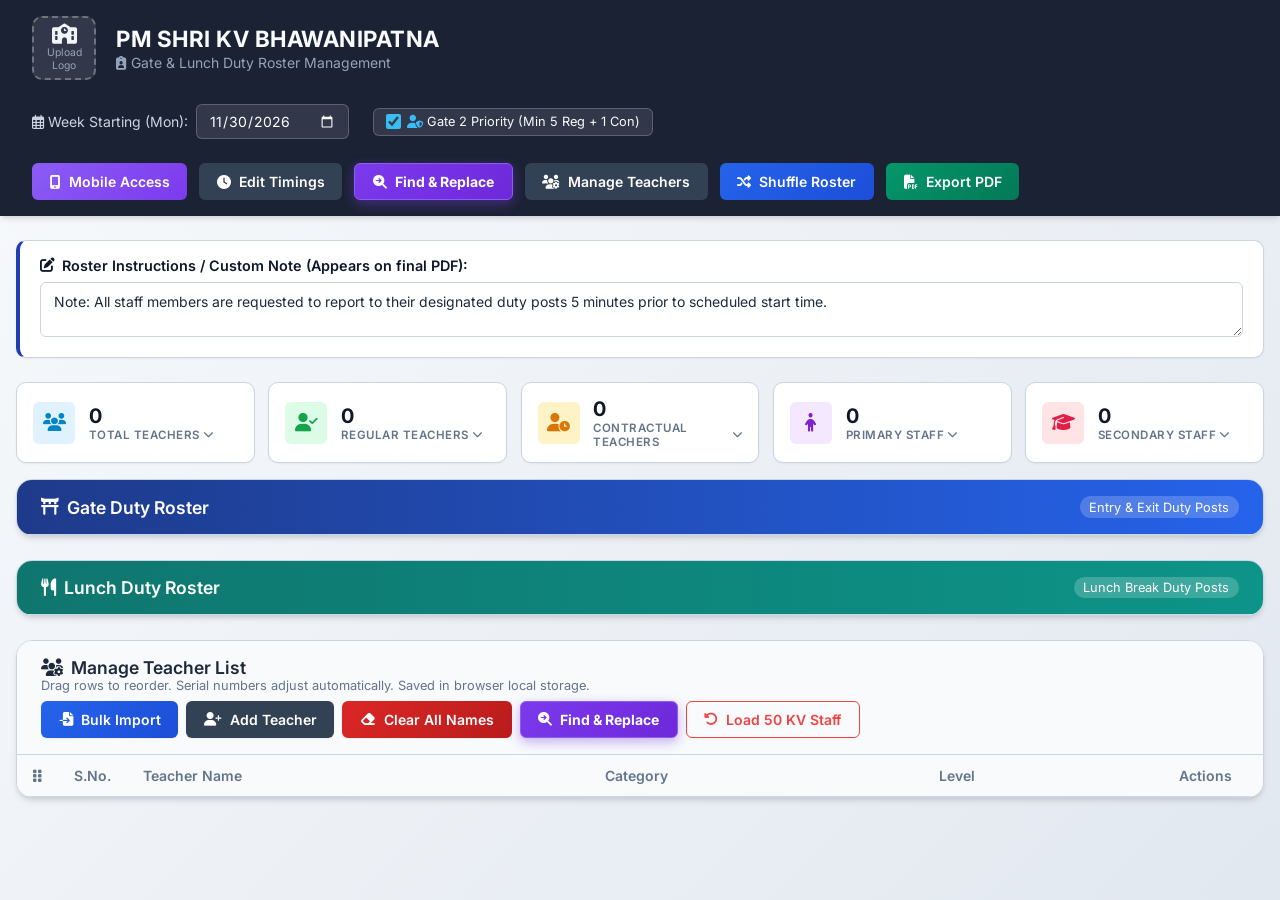
==== gate-duty-app-standalone.html @ 1bc792a1 "Initial commit for Vercel deployment - PM SHRI KV Gate Duty App" ====
<!DOCTYPE html>
<html lang="en">
<head>
  <meta charset="UTF-8">
  <meta name="viewport" content="width=device-width, initial-scale=1.0, maximum-scale=1.0, user-scalable=no">
  <title>Gate Duty App - PM SHRI KV BHAWANIPATNA</title>
  
  <!-- PWA & Mobile Meta Tags -->
  <link rel="manifest" href="manifest.json">
  <meta name="theme-color" content="#1e40af">
  <meta name="apple-mobile-web-app-capable" content="yes">
  <meta name="apple-mobile-web-app-status-bar-style" content="black-translucent">
  <meta name="apple-mobile-web-app-title" content="Gate Duty">
  <link rel="apple-touch-icon" href="https://img.icons8.com/color/192/school.png">

  <!-- Google Fonts & FontAwesome for icons -->
  <link rel="preconnect" href="https://fonts.googleapis.com">
  <link rel="preconnect" href="https://fonts.gstatic.com" crossorigin>
  <link href="https://fonts.googleapis.com/css2?family=Inter:wght@300;400;500;600;700&display=swap" rel="stylesheet">
  <link rel="stylesheet" href="https://cdnjs.cloudflare.com/ajax/libs/font-awesome/6.4.0/css/all.min.css">
  
  <!-- CDN Libraries for Export & Bulk Import -->
  <script src="https://cdnjs.cloudflare.com/ajax/libs/html2pdf.js/0.10.1/html2pdf.bundle.min.js"></script>
  <!-- Excel / CSV parsing -->
  <script src="https://cdnjs.cloudflare.com/ajax/libs/xlsx/0.18.5/xlsx.full.min.js"></script>
  <!-- PDF text extraction -->
  <script src="https://cdnjs.cloudflare.com/ajax/libs/pdf.js/3.11.174/pdf.min.js"></script>
  <!-- Word (.docx) text extraction -->
  <script src="https://cdnjs.cloudflare.com/ajax/libs/mammoth/1.6.0/mammoth.browser.min.js"></script>
  <!-- Tesseract.js for OCR Image Text Recognition -->
  <script src="https://cdn.jsdelivr.net/npm/tesseract.js@5/dist/tesseract.min.js"></script>

  <style>
/* ==========================================================================
   PM SHRI KV BHAWANIPATNA - GATE & LUNCH DUTY APP STYLES
   ========================================================================== */

:root {
  --primary-color: #0f172a;      /* Slate 900 */
  --primary-accent: #1e40af;     /* Blue 800 */
  --secondary-accent: #0284c7;   /* Sky 600 */
  --bg-gradient-start: #f8fafc;
  --bg-gradient-end: #e2e8f0;
  
  --card-bg: #ffffff;
  --text-main: #1e293b;
  --text-muted: #64748b;
  --border-color: #cbd5e1;

  /* Custom Color Tokens */
  --dark-brown-header: #3d2314;
  --dark-brown-text: #ffffff;
  --light-brown-weekday: #ebdcd0;
  --light-brown-text: #2c1a0e;
  --light-brown-border: #d0beb0;

  --badge-regular-bg: #dcfce7;
  --badge-regular-text: #15803d;
  --badge-contractual-bg: #fef3c7;
  --badge-contractual-text: #b45309;

  --badge-primary-bg: #e0f2fe;
  --badge-primary-text: #0369a1;
  --badge-secondary-bg: #f3e8ff;
  --badge-secondary-text: #6b21a8;

  --shadow-sm: 0 1px 2px 0 rgb(0 0 0 / 0.05);
  --shadow-md: 0 4px 6px -1px rgb(0 0 0 / 0.1), 0 2px 4px -2px rgb(0 0 0 / 0.1);
  --shadow-lg: 0 10px 15px -3px rgb(0 0 0 / 0.1), 0 4px 6px -4px rgb(0 0 0 / 0.1);
  
  --radius-sm: 6px;
  --radius-md: 10px;
  --radius-lg: 16px;
}

* {
  box-sizing: border-box;
  margin: 0;
  padding: 0;
  font-family: 'Inter', system-ui, -apple-system, sans-serif;
}

body {
  background: linear-gradient(135deg, var(--bg-gradient-start), var(--bg-gradient-end));
  color: var(--text-main);
  min-height: 100vh;
  padding-bottom: 50px;
}

/* --------------------------------------------------------------------------
   HEADER & BRANDING
   -------------------------------------------------------------------------- */
.app-header {
  background: rgba(15, 23, 42, 0.95);
  backdrop-filter: blur(12px);
  color: #ffffff;
  padding: 1rem 2rem;
  box-shadow: var(--shadow-md);
  position: sticky;
  top: 0;
  z-index: 100;
}

.header-container {
  max-width: 1300px;
  margin: 0 auto;
  display: flex;
  justify-content: space-between;
  align-items: center;
  flex-wrap: wrap;
  gap: 1.5rem;
}

.brand-section {
  display: flex;
  align-items: center;
  gap: 1.25rem;
}

.logo-wrapper {
  width: 64px;
  height: 64px;
  border-radius: var(--radius-md);
  background: rgba(255, 255, 255, 0.1);
  border: 2px dashed rgba(255, 255, 255, 0.3);
  display: flex;
  align-items: center;
  justify-content: center;
  cursor: pointer;
  overflow: hidden;
  transition: all 0.2s ease;
  position: relative;
}

.logo-wrapper:hover {
  border-color: #38bdf8;
  background: rgba(255, 255, 255, 0.2);
}

.kv-logo {
  width: 100%;
  height: 100%;
  object-fit: contain;
}

.logo-placeholder {
  display: flex;
  flex-direction: column;
  align-items: center;
  gap: 2px;
  font-size: 0.65rem;
  color: #94a3b8;
  text-align: center;
}

.logo-placeholder i {
  font-size: 1.25rem;
  color: #f1f5f9;
}

.file-input-hidden { display: none; }

.brand-titles .school-heading {
  font-size: 1.4rem;
  font-weight: 700;
  letter-spacing: 0.5px;
  color: #f8fafc;
}

.brand-titles .app-subheading {
  font-size: 0.875rem;
  color: #94a3b8;
  margin-top: 2px;
}

/* Header Action Toolbar */
.header-actions {
  display: flex;
  align-items: center;
  gap: 1.5rem;
  flex-wrap: wrap;
}

.date-picker-group {
  display: flex;
  align-items: center;
  gap: 0.5rem;
  font-size: 0.875rem;
  color: #cbd5e1;
}

.date-input {
  padding: 0.45rem 0.75rem;
  border-radius: var(--radius-sm);
  border: 1px solid rgba(255, 255, 255, 0.2);
  background: rgba(255, 255, 255, 0.1);
  color: #ffffff;
  font-size: 0.875rem;
  outline: none;
}

.date-input::-webkit-calendar-picker-indicator {
  filter: invert(1);
  cursor: pointer;
}

.button-group { display: flex; gap: 0.75rem; flex-wrap: wrap; }

/* Buttons */
.btn {
  display: inline-flex;
  align-items: center;
  gap: 0.5rem;
  padding: 0.55rem 1.1rem;
  border-radius: var(--radius-sm);
  font-size: 0.875rem;
  font-weight: 600;
  border: none;
  cursor: pointer;
  transition: all 0.2s ease;
  box-shadow: var(--shadow-sm);
}

.btn:active { transform: scale(0.98); }

.btn-primary {
  background: linear-gradient(135deg, #2563eb, #1d4ed8);
  color: #ffffff;
}

.btn-primary:hover {
  background: linear-gradient(135deg, #1d4ed8, #1e40af);
  box-shadow: 0 4px 12px rgba(37, 99, 235, 0.35);
}

.btn-mobile {
  background: linear-gradient(135deg, #8b5cf6, #7c3aed);
  color: #ffffff;
}

.btn-mobile:hover {
  background: linear-gradient(135deg, #7c3aed, #6d28d9);
  box-shadow: 0 4px 12px rgba(139, 92, 246, 0.35);
}

.btn-success {
  background: linear-gradient(135deg, #059669, #047857);
  color: #ffffff;
}

.btn-success:hover {
  background: linear-gradient(135deg, #047857, #065f46);
  box-shadow: 0 4px 12px rgba(5, 150, 105, 0.35);
}

.btn-find-replace {
  background: linear-gradient(135deg, #7c3aed, #6d28d9) !important;
  color: #ffffff !important;
  font-weight: 700 !important;
  border: 1px solid #8b5cf6 !important;
  box-shadow: 0 4px 12px rgba(124, 58, 237, 0.4) !important;
}

.btn-find-replace:hover {
  background: linear-gradient(135deg, #6d28d9, #5b21b6) !important;
  box-shadow: 0 6px 16px rgba(124, 58, 237, 0.5) !important;
}

.btn-secondary { background: #334155; color: #ffffff; }
.btn-secondary:hover { background: #1e293b; }

.btn-danger-solid {
  background: linear-gradient(135deg, #dc2626, #b91c1c);
  color: #ffffff;
}

.btn-danger-solid:hover {
  background: linear-gradient(135deg, #b91c1c, #991b1b);
  box-shadow: 0 4px 12px rgba(220, 38, 38, 0.35);
}

.btn-outline-danger {
  background: transparent;
  border: 1px solid #ef4444;
  color: #ef4444;
}

.btn-outline-danger:hover {
  background: #ef4444;
  color: #ffffff;
}

/* --------------------------------------------------------------------------
   MAIN CONTAINER & NOTE CARD
   -------------------------------------------------------------------------- */
.main-container {
  max-width: 1300px;
  margin: 1.5rem auto 0;
  padding: 0 1rem;
}

.note-card {
  background: #ffffff;
  border-radius: var(--radius-md);
  padding: 1rem 1.25rem;
  margin-bottom: 1.5rem;
  box-shadow: var(--shadow-sm);
  border: 1px solid var(--border-color);
  border-left: 4px solid var(--primary-accent);
}

.note-header label {
  font-size: 0.9rem;
  font-weight: 600;
  color: var(--primary-color);
  display: flex;
  align-items: center;
  gap: 0.5rem;
  margin-bottom: 0.5rem;
}

.note-textarea {
  width: 100%;
  padding: 0.6rem 0.8rem;
  border-radius: var(--radius-sm);
  border: 1px solid #cbd5e1;
  font-size: 0.875rem;
  color: var(--text-main);
  outline: none;
  resize: vertical;
  transition: border-color 0.2s;
}

.note-textarea:focus { border-color: var(--primary-accent); }

/* Alert Banner */
.alert-banner {
  padding: 1rem 1.25rem;
  border-radius: var(--radius-md);
  margin-bottom: 1.5rem;
  display: flex;
  align-items: center;
  gap: 0.75rem;
  font-size: 0.9rem;
  box-shadow: var(--shadow-sm);
}

.alert-banner.info { background: #eff6ff; border-left: 4px solid #3b82f6; color: #1e40af; }
.alert-banner.warning { background: #fffbeb; border-left: 4px solid #f59e0b; color: #92400e; }
.alert-banner.error { background: #fef2f2; border-left: 4px solid #ef4444; color: #991b1b; }

.alert-close {
  margin-left: auto;
  background: none;
  border: none;
  font-size: 1.25rem;
  cursor: pointer;
  color: inherit;
  opacity: 0.7;
}

/* --------------------------------------------------------------------------
   STATS DASHBOARD SECTION
   -------------------------------------------------------------------------- */
.stats-section {
  display: grid;
  grid-template-columns: repeat(auto-fit, minmax(160px, 1fr));
  gap: 0.85rem;
  margin-bottom: 1rem;
}

.stat-card {
  background: var(--card-bg);
  border-radius: var(--radius-md);
  padding: 0.85rem 1rem;
  display: flex;
  align-items: center;
  gap: 0.85rem;
  box-shadow: var(--shadow-sm);
  border: 1.5px solid var(--border-color);
  transition: all 0.2s ease;
  cursor: pointer;
}

.stat-card:hover {
  transform: translateY(-2px);
  box-shadow: var(--shadow-md);
  border-color: var(--primary-accent);
}

.stat-card.active {
  border-color: var(--primary-accent);
  background: #eff6ff;
  box-shadow: 0 0 0 3px rgba(37, 99, 235, 0.2);
}

.stat-icon {
  width: 42px;
  height: 42px;
  border-radius: var(--radius-sm);
  display: flex;
  align-items: center;
  justify-content: center;
  font-size: 1.15rem;
  flex-shrink: 0;
}

.stat-icon.total { background: #e0f2fe; color: #0284c7; }
.stat-icon.regular { background: #dcfce7; color: #16a34a; }
.stat-icon.contractual { background: #fef3c7; color: #d97706; }
.stat-icon.primary { background: #f3e8ff; color: #7e22ce; }
.stat-icon.secondary { background: #ffe4e6; color: #e11d48; }

.stat-info { display: flex; flex-direction: column; }
.stat-value { font-size: 1.25rem; font-weight: 700; color: var(--primary-color); }

.stat-label {
  font-size: 0.72rem;
  font-weight: 600;
  color: var(--text-muted);
  text-transform: uppercase;
  letter-spacing: 0.5px;
  display: flex;
  align-items: center;
  gap: 3px;
}

.stat-arrow { font-size: 0.65rem; transition: transform 0.2s ease; }
.stat-card.active .stat-arrow { transform: rotate(180deg); }

.stat-dropdown-panel {
  background: #ffffff;
  border-radius: var(--radius-md);
  padding: 1.25rem;
  margin-bottom: 1.5rem;
  border: 1px solid var(--primary-accent);
  box-shadow: var(--shadow-md);
  animation: panelSlide 0.2s ease-out;
}

@keyframes panelSlide {
  from { opacity: 0; transform: translateY(-8px); }
  to { opacity: 1; transform: translateY(0); }
}

.dropdown-panel-header {
  display: flex;
  justify-content: space-between;
  align-items: center;
  border-bottom: 1px solid var(--border-color);
  padding-bottom: 0.75rem;
  margin-bottom: 1rem;
}

.dropdown-panel-header h4 {
  font-size: 1rem;
  color: var(--primary-accent);
  display: flex;
  align-items: center;
  gap: 0.5rem;
}

.panel-close-btn { background: none; border: none; font-size: 1.25rem; color: var(--text-muted); cursor: pointer; }

.stat-dropdown-list {
  display: grid;
  grid-template-columns: repeat(auto-fill, minmax(260px, 1fr));
  gap: 0.75rem;
  max-height: 280px;
  overflow-y: auto;
}

.teacher-chip {
  background: #f8fafc;
  border: 1px solid var(--border-color);
  border-radius: var(--radius-sm);
  padding: 0.55rem 0.85rem;
  display: flex;
  align-items: center;
  justify-content: space-between;
  font-size: 0.85rem;
}

.chip-name { font-weight: 600; color: var(--text-main); }
.chip-badges { display: flex; gap: 4px; }

/* --------------------------------------------------------------------------
   ROSTER TABLES & CARDS
   -------------------------------------------------------------------------- */
.roster-card, .teacher-mgmt-card {
  background: var(--card-bg);
  border-radius: var(--radius-lg);
  box-shadow: var(--shadow-md);
  border: 1px solid var(--border-color);
  margin-bottom: 1.5rem;
  overflow: hidden;
}

.card-header {
  padding: 1rem 1.5rem;
  display: flex;
  align-items: center;
  justify-content: space-between;
  flex-wrap: wrap;
  gap: 0.5rem;
  border-bottom: 1px solid var(--border-color);
}

.gate-header { background: linear-gradient(90deg, #1e3a8a, #2563eb); color: #ffffff; }
.lunch-header { background: linear-gradient(90deg, #0f766e, #0d9488); color: #ffffff; }
.mgmt-header { background: #f8fafc; color: var(--text-main); }

.card-header h3 {
  font-size: 1.1rem;
  font-weight: 600;
  display: flex;
  align-items: center;
  gap: 0.5rem;
}

.badge-subtitle {
  font-size: 0.8rem;
  background: rgba(255, 255, 255, 0.2);
  padding: 0.2rem 0.6rem;
  border-radius: 20px;
  font-weight: 400;
}

.table-responsive {
  overflow-x: auto;
  -webkit-overflow-scrolling: touch;
}

.roster-table {
  width: 100%;
  border-collapse: collapse;
  font-size: 0.875rem;
  min-width: 600px;
}

.roster-table th, .roster-table td {
  padding: 0.75rem 0.85rem;
  border: 1px solid var(--border-color);
  text-align: left;
}

.roster-table th.dark-brown-header,
.dark-brown-header {
  background-color: var(--dark-brown-header) !important;
  color: var(--dark-brown-text) !important;
  font-weight: 700;
  text-align: center;
}

.roster-table td.col-weekday,
.roster-table th.col-weekday,
.light-brown-weekday {
  background-color: var(--light-brown-weekday) !important;
  color: var(--light-brown-text) !important;
  border-right: 2px solid var(--light-brown-border) !important;
  width: 130px;
  font-weight: 700;
  position: sticky;
  left: 0;
  z-index: 2;
}

.weekday-name { font-weight: 700; color: var(--light-brown-text); display: block; }
.weekday-date { font-size: 0.75rem; color: #5c3a21; font-weight: 500; }

.roster-cell-select {
  width: 100%;
  padding: 0.45rem 0.5rem;
  border-radius: var(--radius-sm);
  border: 1px solid #cbd5e1;
  background-color: #ffffff;
  font-size: 0.85rem;
  color: var(--text-main);
  outline: none;
  transition: border-color 0.2s, box-shadow 0.2s;
  cursor: pointer;
  min-height: 38px;
}

.roster-cell-select:focus {
  border-color: var(--primary-accent);
  box-shadow: 0 0 0 2px rgba(37, 99, 235, 0.2);
}

.roster-cell-select.has-warning {
  border-color: #f59e0b;
  background-color: #fffbeb;
}

/* Badges */
.badge {
  display: inline-block;
  padding: 0.2rem 0.5rem;
  border-radius: 4px;
  font-size: 0.7rem;
  font-weight: 600;
  text-transform: uppercase;
  letter-spacing: 0.5px;
}

.badge-regular { background: var(--badge-regular-bg); color: var(--badge-regular-text); }
.badge-contractual { background: var(--badge-contractual-bg); color: var(--badge-contractual-text); }
.badge-primary { background: var(--badge-primary-bg); color: var(--badge-primary-text); }
.badge-secondary { background: var(--badge-secondary-bg); color: var(--badge-secondary-text); }

/* --------------------------------------------------------------------------
   TEACHER MANAGEMENT TABLE & DRAG & DROP
   -------------------------------------------------------------------------- */
.teacher-table {
  width: 100%;
  border-collapse: collapse;
  font-size: 0.875rem;
  min-width: 500px;
}

.teacher-table th, .teacher-table td {
  padding: 0.75rem 1rem;
  border-bottom: 1px solid var(--border-color);
  text-align: left;
}

.teacher-table th { background: #f8fafc; font-weight: 600; color: var(--text-muted); }
.teacher-table tr:hover { background: #f8fafc; }
.teacher-row.dragging { opacity: 0.4; background: #eff6ff !important; }
.teacher-row.drag-over { border-top: 2px solid var(--primary-accent); }

.col-drag { width: 40px; text-align: center; color: #94a3b8; cursor: grab; }
.col-drag:active { cursor: grabbing; }
.col-sno { width: 60px; font-weight: 600; color: var(--text-muted); }
.col-actions { width: 100px; text-align: center; }

.action-btn {
  background: none;
  border: none;
  color: var(--text-muted);
  cursor: pointer;
  font-size: 0.95rem;
  padding: 0.3rem 0.4rem;
  border-radius: var(--radius-sm);
  transition: color 0.2s, background 0.2s;
  min-width: 36px;
  min-height: 36px;
}

.action-btn.edit:hover { color: #2563eb; background: #eff6ff; }
.action-btn.delete:hover { color: #ef4444; background: #fef2f2; }

.subtitle-text { font-size: 0.8rem; color: var(--text-muted); }
.mgmt-buttons { display: flex; gap: 0.5rem; flex-wrap: wrap; }

/* Inline Empty Template Row Styling */
.empty-template-row {
  background: #fdf6e2 !important;
}

.empty-template-row td {
  padding: 0.75rem 1rem !important;
}

.empty-row-hint {
  font-size: 0.8rem;
  color: #b45309;
  font-style: italic;
  display: flex;
  align-items: center;
  gap: 0.4rem;
}

/* --------------------------------------------------------------------------
   BULK IMPORT MODAL & STYLING
   -------------------------------------------------------------------------- */
.bulk-import-body { padding: 1.25rem 1.5rem; }

.import-source-tabs {
  display: flex;
  gap: 0.5rem;
  border-bottom: 1px solid var(--border-color);
  margin-bottom: 1.25rem;
}

.tab-btn {
  padding: 0.6rem 1rem;
  border: none;
  background: none;
  font-size: 0.9rem;
  font-weight: 600;
  color: var(--text-muted);
  cursor: pointer;
  border-bottom: 3px solid transparent;
  transition: all 0.2s ease;
}

.tab-btn:hover { color: var(--primary-accent); }
.tab-btn.active { color: var(--primary-accent); border-bottom-color: var(--primary-accent); }

.file-drop-area {
  border: 2px dashed #cbd5e1;
  border-radius: var(--radius-md);
  padding: 2.5rem 1.5rem;
  text-align: center;
  background: #f8fafc;
  cursor: pointer;
  transition: all 0.2s ease;
}

.file-drop-area:hover, .file-drop-area.drag-over {
  border-color: var(--primary-accent);
  background: #eff6ff;
}

.drop-icon { font-size: 2.5rem; color: var(--primary-accent); margin-bottom: 0.75rem; }
.file-types-hint { font-size: 0.78rem; color: var(--text-muted); display: block; margin-top: 0.4rem; }

.parsing-status {
  margin-top: 1rem;
  padding: 0.75rem;
  background: #eff6ff;
  border-radius: var(--radius-sm);
  color: #1e40af;
  font-size: 0.9rem;
  text-align: center;
}

.form-label { display: block; font-size: 0.85rem; font-weight: 600; margin-bottom: 0.4rem; }
.form-textarea { width: 100%; padding: 0.6rem 0.8rem; border-radius: var(--radius-sm); border: 1px solid #cbd5e1; font-size: 0.875rem; outline: none; resize: vertical; }

.bulk-preview-section {
  margin-top: 1.25rem;
  border-top: 1px solid var(--border-color);
  padding-top: 1rem;
}

.preview-header {
  display: flex;
  justify-content: space-between;
  align-items: center;
  margin-bottom: 0.75rem;
  flex-wrap: wrap;
  gap: 0.5rem;
}

.preview-header h4 { font-size: 0.95rem; color: var(--primary-color); }
.import-mode-options { display: flex; gap: 1rem; font-size: 0.85rem; }

.preview-table-wrapper {
  max-height: 250px;
  overflow-y: auto;
  border: 1px solid var(--border-color);
  border-radius: var(--radius-sm);
}

.preview-table { width: 100%; border-collapse: collapse; font-size: 0.85rem; }
.preview-table th, .preview-table td { padding: 0.5rem 0.75rem; border-bottom: 1px solid var(--border-color); text-align: left; }
.preview-table th { background: #f1f5f9; font-weight: 600; position: sticky; top: 0; }

.table-input, .table-select { padding: 0.35rem 0.5rem; border-radius: var(--radius-sm); border: 1px solid #cbd5e1; font-size: 0.82rem; width: 100%; }

/* --------------------------------------------------------------------------
   MODAL WINDOW
   -------------------------------------------------------------------------- */
.modal-backdrop {
  position: fixed;
  top: 0;
  left: 0;
  width: 100vw;
  height: 100vh;
  background: rgba(15, 23, 42, 0.6);
  backdrop-filter: blur(4px);
  display: flex;
  align-items: center;
  justify-content: center;
  z-index: 200;
  padding: 1rem;
}

.modal-card {
  background: #ffffff;
  border-radius: var(--radius-lg);
  width: 100%;
  max-width: 480px;
  box-shadow: var(--shadow-lg);
  overflow: hidden;
  animation: modalSlide 0.25s ease-out;
  max-height: 90vh;
  overflow-y: auto;
}

.modal-card.modal-lg { max-width: 720px; }

@keyframes modalSlide {
  from { transform: translateY(20px); opacity: 0; }
  to { transform: translateY(0); opacity: 1; }
}

.modal-header {
  padding: 1.25rem 1.5rem;
  background: #f8fafc;
  border-bottom: 1px solid var(--border-color);
  display: flex;
  justify-content: space-between;
  align-items: center;
}

.modal-header h3 { font-size: 1.1rem; color: var(--primary-color); }
.modal-close { background: none; border: none; font-size: 1.5rem; color: var(--text-muted); cursor: pointer; }
.modal-card form { padding: 1.5rem; }

.form-section-title {
  font-size: 0.95rem;
  color: var(--primary-accent);
  border-bottom: 1px solid var(--border-color);
  padding-bottom: 0.3rem;
  margin-bottom: 0.8rem;
}

.form-group { margin-bottom: 1.25rem; }
.form-group label { display: block; font-size: 0.85rem; font-weight: 600; margin-bottom: 0.4rem; color: var(--text-main); }
.form-input, .form-select { width: 100%; padding: 0.6rem 0.75rem; border-radius: var(--radius-sm); border: 1px solid #cbd5e1; font-size: 0.9rem; outline: none; transition: border-color 0.2s; }
.form-input:focus, .form-select:focus { border-color: var(--primary-accent); }
.form-row { display: grid; grid-template-columns: 1fr 1fr; gap: 1rem; }
.mt-1 { margin-top: 0.3rem; }
.mt-2 { margin-top: 0.5rem; }
.mt-3 { margin-top: 1rem; }

.modal-actions { display: flex; justify-content: flex-end; gap: 0.75rem; margin-top: 1.5rem; }
.btn-cancel { background: #e2e8f0; color: var(--text-main); }
.btn-cancel:hover { background: #cbd5e1; }
.hidden { display: none !important; }

/* --------------------------------------------------------------------------
   PDF RENDER CONTAINER (OPTIMIZED FOR FULL A4 LANDSCAPE PAGE UTILIZATION)
   -------------------------------------------------------------------------- */
/* --------------------------------------------------------------------------
   PDF RENDER CONTAINER (OPTIMIZED FOR FULL A4 LANDSCAPE PAGE UTILIZATION)
   -------------------------------------------------------------------------- */
.pdf-export-container {
  background: #ffffff;
  color: #000000;
  font-size: 9.5pt;
  line-height: 1.25;
  width: 1050px;
  margin: 0 auto;
}

.pdf-page-container {
  width: 100%;
  box-sizing: border-box;
  padding: 14px 18px;
  background: #ffffff;
  display: flex;
  flex-direction: column;
  justify-content: space-between;
  page-break-inside: avoid;
  break-inside: avoid;
}

.pdf-page-break {
  page-break-after: always;
  break-after: page;
  height: 0;
}

.pdf-header {
  margin-bottom: 10px;
  border-bottom: 2.5px solid #3d2314;
  padding-bottom: 6px;
}

.pdf-brand {
  display: flex;
  align-items: center;
  gap: 14px;
}

.pdf-logo { width: 54px; height: 54px; object-fit: contain; }

.pdf-logo-placeholder {
  width: 48px;
  height: 48px;
  border: 1px solid #cbd5e1;
  display: flex;
  align-items: center;
  justify-content: center;
  font-size: 1.4rem;
  color: #64748b;
}

.pdf-title {
  font-size: 16pt;
  font-weight: 800;
  color: #3d2314;
  margin: 0;
  letter-spacing: 0.5px;
}

.pdf-subtitle {
  font-size: 11pt;
  font-weight: 700;
  color: #1e40af;
  margin-top: 2px;
}

.pdf-date-range { font-size: 9pt; color: #475569; margin-top: 2px; }

/* Custom Note Box - Reserved 2-3 lines space */
.pdf-note-banner {
  background: #fdf6e2;
  border: 1.5px solid #e2c08d;
  padding: 6px 12px;
  border-radius: 4px;
  margin-top: 8px;
  font-size: 9pt;
  line-height: 1.3;
  min-height: 32px;
  color: #5c3a21;
  font-style: italic;
}

.pdf-table-wrapper {
  margin-top: 8px;
  margin-bottom: 14px;
}

.pdf-table {
  width: 100% !important;
  border-collapse: collapse !important;
  border: 2px solid #3d2314 !important;
  table-layout: fixed !important;
}

.pdf-table th, 
.pdf-table td {
  border: 1.5px solid #3d2314 !important;
  padding: 8px 6px !important;
  font-size: 9pt !important;
  vertical-align: middle !important;
  word-wrap: break-word !important;
  overflow: hidden !important;
}

.pdf-table th.dark-brown-header,
.dark-brown-header {
  background-color: #3d2314 !important;
  color: #ffffff !important;
  font-weight: bold !important;
  text-align: center !important;
  font-size: 10pt !important;
}

.dark-brown-subheaders th {
  background-color: #59351e !important;
  color: #ffffff !important;
  font-size: 8.5pt !important;
  text-align: center !important;
  padding: 5px 4px !important;
}

.pdf-weekday-cell {
  background-color: #ebdcd0 !important;
  color: #2c1a0e !important;
  font-weight: bold !important;
  text-align: center !important;
  font-size: 10pt !important;
  padding: 8px 6px !important;
  width: 12% !important;
}

.pdf-sign-cell {
  width: 55px !important;
  text-align: center !important;
  color: #cbd5e1;
}

.pdf-footer {
  display: flex !important;
  justify-content: space-between;
  margin-top: 15px;
  padding-top: 14px;
}

.sig-box {
  width: 28%;
  text-align: center;
  border-top: 2px solid #3d2314;
  padding-top: 6px;
}

.sig-title {
  font-weight: 700;
  font-size: 9.5pt;
  color: #3d2314;
}

/* Mobile Responsiveness & Touch Optimization */
@media (max-width: 768px) {
  .app-header { padding: 0.85rem 1rem; }
  .header-container { flex-direction: column; align-items: stretch; gap: 0.85rem; }
  .brand-titles .school-heading { font-size: 1.15rem; }
  .header-actions { flex-direction: column; align-items: stretch; gap: 0.75rem; }
  .date-picker-group { justify-content: space-between; width: 100%; }
  .button-group { display: grid; grid-template-columns: 1fr 1fr; gap: 0.5rem; width: 100%; }
  .button-group .btn { width: 100%; justify-content: center; font-size: 0.8rem; padding: 0.5rem 0.6rem; }
  .form-row { grid-template-columns: 1fr; }
  .stat-dropdown-list { grid-template-columns: 1fr; }
  .stats-section { grid-template-columns: 1fr 1fr; }
}

</style>
</head>
<body>

  <!-- TOP HEADER & BRANDING -->
  <header class="app-header">
    <div class="header-container">
      <div class="brand-section">
        <!-- Logo Display / Upload Slot -->
        <div class="logo-wrapper" id="logoWrapper" title="Click to upload KV logo image">
          <img id="kvLogoImg" src="" alt="KV Logo" class="kv-logo hidden">
          <div id="logoPlaceholder" class="logo-placeholder">
            <i class="fa-solid fa-school"></i>
            <span>Upload Logo</span>
          </div>
          <input type="file" id="logoFileInput" accept="image/*" class="file-input-hidden">
        </div>
        <div class="brand-titles">
          <h1 class="school-heading">PM SHRI KV BHAWANIPATNA</h1>
          <p class="app-subheading"><i class="fa-solid fa-clipboard-user"></i> Gate & Lunch Duty Roster Management</p>
        </div>
      </div>

      <!-- Action Toolbar -->
      <div class="header-actions">
        <div class="date-picker-group">
          <label for="weekStartingDate"><i class="fa-regular fa-calendar-days"></i> Week Starting (Mon):</label>
          <input type="date" id="weekStartingDate" class="date-input">
        </div>
        <div class="rule-toggle-group" style="display: flex; align-items: center; background: rgba(255,255,255,0.1); padding: 0.35rem 0.75rem; border-radius: var(--radius-sm); border: 1px solid rgba(255,255,255,0.2);">
          <label style="font-size: 0.8rem; color: #f8fafc; cursor: pointer; display: flex; align-items: center; gap: 6px; user-select: none;" title="Enforces min 5 days Regular teachers and 1 day Contractual teacher for Gate 2 Entry & Exit. All other 5 duties unanimously mixed between Regular and Contractual staff.">
            <input type="checkbox" id="gate2RegularToggle" checked onchange="toggleGate2RegularPriority(this.checked)" style="accent-color: #38bdf8; cursor: pointer; width: 15px; height: 15px;">
            <span><i class="fa-solid fa-user-shield" style="color: #38bdf8;"></i> Gate 2 Priority (Min 5 Reg + 1 Con)</span>
          </label>
        </div>
        <div class="button-group">
          <button id="btnMobileAccess" class="btn btn-mobile" title="Scan QR Code or copy link to open app on your Mobile phone">
            <i class="fa-solid fa-mobile-screen-button"></i> Mobile Access
          </button>
          <button id="btnEditTimings" class="btn btn-secondary" title="Edit duty posts & timings">
            <i class="fa-solid fa-clock"></i> Edit Timings
          </button>
          <button id="btnTopFindReplace" class="btn btn-find-replace" title="Batch edit or replace common words in teacher names (like Find & Replace)">
            <i class="fa-solid fa-magnifying-glass-arrow-right"></i> Find & Replace
          </button>
          <button id="btnScrollManageTeachers" class="btn btn-secondary" title="Jump to Manage Teachers section">
            <i class="fa-solid fa-users-gear"></i> Manage Teachers
          </button>
          <button id="btnShuffle" class="btn btn-primary" title="Shuffle teachers fairly according to rules">
            <i class="fa-solid fa-shuffle"></i> Shuffle Roster
          </button>
          <button id="btnExportPDF" class="btn btn-success" title="Download print-ready 2-page PDF">
            <i class="fa-solid fa-file-pdf"></i> Export PDF
          </button>
        </div>
      </div>
    </div>
  </header>

  <!-- MAIN CONTENT CONTAINER -->
  <main class="main-container">

    <!-- ALERT / NOTIFICATION BANNER -->
    <div id="alertBanner" class="alert-banner hidden">
      <i id="alertIcon" class="fa-solid fa-circle-exclamation"></i>
      <span id="alertMessage"></span>
      <button class="alert-close" onclick="closeAlert()">&times;</button>
    </div>

    <!-- CUSTOM ROSTER NOTE / INSTRUCTIONS EDITABLE BOX -->
    <section class="note-card">
      <div class="note-header">
        <label for="rosterNoteInput"><i class="fa-solid fa-pen-to-square"></i> Roster Instructions / Custom Note (Appears on final PDF):</label>
      </div>
      <textarea id="rosterNoteInput" class="note-textarea" rows="2" placeholder="e.g. Note: All staff members are requested to report to their designated duty posts 5 minutes prior to start time."></textarea>
    </section>

    <!-- SUMMARY STATS DASHBOARD CARDS (CLICKABLE) -->
    <section class="stats-section">
      <div class="stat-card" data-category="all" title="Click to view all teachers">
        <div class="stat-icon total"><i class="fa-solid fa-users"></i></div>
        <div class="stat-info">
          <span class="stat-value" id="statTotal">0</span>
          <span class="stat-label">Total Teachers <i class="fa-solid fa-chevron-down stat-arrow"></i></span>
        </div>
      </div>
      <div class="stat-card" data-category="Regular" title="Click to view Regular teachers">
        <div class="stat-icon regular"><i class="fa-solid fa-user-check"></i></div>
        <div class="stat-info">
          <span class="stat-value" id="statRegular">0</span>
          <span class="stat-label">Regular Teachers <i class="fa-solid fa-chevron-down stat-arrow"></i></span>
        </div>
      </div>
      <div class="stat-card" data-category="Contractual" title="Click to view Contractual teachers">
        <div class="stat-icon contractual"><i class="fa-solid fa-user-clock"></i></div>
        <div class="stat-info">
          <span class="stat-value" id="statContractual">0</span>
          <span class="stat-label">Contractual Teachers <i class="fa-solid fa-chevron-down stat-arrow"></i></span>
        </div>
      </div>
      <div class="stat-card" data-category="Primary" title="Click to view Primary staff">
        <div class="stat-icon primary"><i class="fa-solid fa-child"></i></div>
        <div class="stat-info">
          <span class="stat-value" id="statPrimary">0</span>
          <span class="stat-label">Primary Staff <i class="fa-solid fa-chevron-down stat-arrow"></i></span>
        </div>
      </div>
      <div class="stat-card" data-category="Secondary" title="Click to view Secondary staff">
        <div class="stat-icon secondary"><i class="fa-solid fa-graduation-cap"></i></div>
        <div class="stat-info">
          <span class="stat-value" id="statSecondary">0</span>
          <span class="stat-label">Secondary Staff <i class="fa-solid fa-chevron-down stat-arrow"></i></span>
        </div>
      </div>
    </section>

    <!-- DASHBOARD DROPDOWN CATEGORY TEACHER LIST -->
    <div id="statDropdownPanel" class="stat-dropdown-panel hidden">
      <div class="dropdown-panel-header">
        <h4 id="statDropdownTitle"><i class="fa-solid fa-list-check"></i> Category Teachers</h4>
        <button class="panel-close-btn" onclick="closeStatDropdownPanel()">&times;</button>
      </div>
      <div id="statDropdownList" class="stat-dropdown-list">
        <!-- Dynamic Chips -->
      </div>
    </div>

    <!-- WEB APP INTERACTIVE ROSTER CARDS -->
    <div id="webAppRosterArea">
      <!-- 1. GATE DUTY TABLE CARD -->
      <section class="roster-card">
        <div class="card-header gate-header">
          <h3><i class="fa-solid fa-torii-gate"></i> Gate Duty Roster</h3>
          <span class="badge-subtitle">Entry & Exit Duty Posts</span>
        </div>
        <div class="table-responsive">
          <table class="roster-table web-table" id="gateDutyTable">
            <thead>
              <tr id="webGateHeadRow">
                <!-- Dynamic headers -->
              </tr>
            </thead>
            <tbody id="gateDutyTbody">
              <!-- Dynamic cells -->
            </tbody>
          </table>
        </div>
      </section>

      <!-- 2. LUNCH DUTY TABLE CARD -->
      <section class="roster-card">
        <div class="card-header lunch-header">
          <h3><i class="fa-solid fa-utensils"></i> Lunch Duty Roster</h3>
          <span class="badge-subtitle">Lunch Break Duty Posts</span>
        </div>
        <div class="table-responsive">
          <table class="roster-table web-table" id="lunchDutyTable">
            <thead>
              <tr id="webLunchHeadRow">
                <!-- Dynamic headers -->
              </tr>
            </thead>
            <tbody id="lunchDutyTbody">
              <!-- Dynamic cells -->
            </tbody>
          </table>
        </div>
      </section>
    </div>

    <!-- STRICT 2-PAGE PDF RENDER CONTAINER (ONLY VISIBLE DURING PDF EXPORT) -->
    <div id="pdfExportContainer" class="pdf-export-container hidden">
      
      <!-- ==================== PAGE 1: GATE DUTY ==================== -->
      <div class="pdf-page-container" id="pdfPage1">
        <div class="pdf-header">
          <div class="pdf-brand">
            <img id="pdfLogoImg1" src="" alt="KV Logo" class="pdf-logo hidden">
            <div id="pdfLogoPlaceholder1" class="pdf-logo-placeholder">
              <i class="fa-solid fa-school"></i>
            </div>
            <div class="pdf-title-block">
              <h1 class="pdf-title">PM SHRI KV BHAWANIPATNA</h1>
              <h2 class="pdf-subtitle">GATE DUTY ROSTER</h2>
              <p class="pdf-date-range" id="pdfDateRange1"></p>
            </div>
          </div>
          <div class="pdf-note-banner" id="pdfNoteDisplay1"></div>
        </div>

        <div class="pdf-table-wrapper">
          <table class="pdf-table">
            <thead>
              <tr id="pdfGateHeaderRow1">
                <!-- Outer Headers -->
              </tr>
              <tr id="pdfGateHeaderRow2" class="dark-brown-subheaders">
                <!-- Subheaders (Name & Sign) -->
              </tr>
            </thead>
            <tbody id="pdfGateDutyTbody">
              <!-- Gate PDF Rows -->
            </tbody>
          </table>
        </div>

        <div class="pdf-footer">
          <div class="sig-box"><span class="sig-title">Time Table I/c</span></div>
          <div class="sig-box"><span class="sig-title">Discipline I/c</span></div>
          <div class="sig-box"><span class="sig-title">Principal</span></div>
        </div>
      </div>

      <!-- PAGE BREAK MARKER -->
      <div class="pdf-page-break"></div>

      <!-- ==================== PAGE 2: LUNCH DUTY ==================== -->
      <div class="pdf-page-container" id="pdfPage2">
        <div class="pdf-header">
          <div class="pdf-brand">
            <img id="pdfLogoImg2" src="" alt="KV Logo" class="pdf-logo hidden">
            <div id="pdfLogoPlaceholder2" class="pdf-logo-placeholder">
              <i class="fa-solid fa-school"></i>
            </div>
            <div class="pdf-title-block">
              <h1 class="pdf-title">PM SHRI KV BHAWANIPATNA</h1>
              <h2 class="pdf-subtitle">LUNCH DUTY ROSTER</h2>
              <p class="pdf-date-range" id="pdfDateRange2"></p>
            </div>
          </div>
          <div class="pdf-note-banner" id="pdfNoteDisplay2"></div>
        </div>

        <div class="pdf-table-wrapper">
          <table class="pdf-table">
            <thead>
              <tr id="pdfLunchHeaderRow1">
                <!-- Outer Headers -->
              </tr>
              <tr id="pdfLunchHeaderRow2" class="dark-brown-subheaders">
                <!-- Subheaders (Name & Sign) -->
              </tr>
            </thead>
            <tbody id="pdfLunchDutyTbody">
              <!-- Lunch PDF Rows -->
            </tbody>
          </table>
        </div>

        <div class="pdf-footer">
          <div class="sig-box"><span class="sig-title">Time Table I/c</span></div>
          <div class="sig-box"><span class="sig-title">Discipline I/c</span></div>
          <div class="sig-box"><span class="sig-title">Principal</span></div>
        </div>
      </div>

    </div>

    <!-- TEACHER MANAGEMENT SECTION -->
    <section class="teacher-mgmt-card" id="teacherMgmtSection">
      <div class="card-header mgmt-header">
        <div class="title-with-actions">
          <h3><i class="fa-solid fa-users-gear"></i> Manage Teacher List</h3>
          <p class="subtitle-text">Drag rows to reorder. Serial numbers adjust automatically. Saved in browser local storage.</p>
        </div>
        <div class="mgmt-buttons">
          <button id="btnOpenBulkImportModal" class="btn btn-primary" title="Bulk Import from Excel, PDF, Word, Image (OCR), or CSV file">
            <i class="fa-solid fa-file-import"></i> Bulk Import
          </button>
          <button id="btnOpenAddModal" class="btn btn-secondary">
            <i class="fa-solid fa-user-plus"></i> Add Teacher
          </button>
          <button id="btnClearAllTeachers" class="btn btn-danger-solid" title="Clear all teachers and leave 1 empty row for custom entries">
            <i class="fa-solid fa-eraser"></i> Clear All Names
          </button>
          <button id="btnOpenFindReplaceModal" class="btn btn-find-replace" title="Batch edit or replace common words in teacher names (like Find & Replace)">
            <i class="fa-solid fa-magnifying-glass-arrow-right"></i> Find & Replace
          </button>
          <button id="btnResetDefault" class="btn btn-outline-danger" title="Load official 50 staff list from image scan">
            <i class="fa-solid fa-rotate-left"></i> Load 50 KV Staff
          </button>
        </div>
      </div>

      <!-- TEACHER TABLE WITH DRAG & DROP -->
      <div class="table-responsive">
        <table class="teacher-table">
          <thead>
            <tr>
              <th class="col-drag"><i class="fa-solid fa-grip-vertical"></i></th>
              <th class="col-sno">S.No.</th>
              <th>Teacher Name</th>
              <th>Category</th>
              <th>Level</th>
              <th class="col-actions">Actions</th>
            </tr>
          </thead>
          <tbody id="teacherTableBody">
            <!-- Dynamic Teacher Rows -->
          </tbody>
        </table>
      </div>
    </section>

  </main>

  <!-- CONFIRMATION MODAL FOR CLEAR ALL -->
  <div id="clearConfirmModal" class="modal-backdrop hidden">
    <div class="modal-card">
      <div class="modal-header" style="background: #fef2f2; border-bottom: 1px solid #fca5a5;">
        <h3 style="color: #991b1b;"><i class="fa-solid fa-triangle-exclamation"></i> Confirm Delete All Names</h3>
        <button class="modal-close" onclick="closeClearConfirmModal()">&times;</button>
      </div>
      <div class="modal-body-content" style="padding: 1.5rem;">
        <p style="font-size: 0.95rem; color: #1e293b; line-height: 1.5; margin-bottom: 1rem;">
          <strong>Are you sure you want to delete ALL teacher names?</strong>
        </p>
        <p style="font-size: 0.85rem; color: #64748b; margin-bottom: 1.5rem;">
          This will wipe the current list and duty roster completely, leaving <strong>1 blank template row</strong> so you can enter fresh teacher names according to your needs.
        </p>
        <div class="modal-actions">
          <button type="button" class="btn btn-cancel" onclick="closeClearConfirmModal()">Cancel</button>
          <button type="button" id="btnConfirmClearAll" class="btn btn-danger-solid" onclick="executeClearAllTeachers()">
            <i class="fa-solid fa-trash-can"></i> Yes, Delete All Names
          </button>
        </div>
      </div>
    </div>
  </div>

  <!-- MOBILE ACCESS & QR CODE MODAL -->
  <div id="mobileModal" class="modal-backdrop hidden">
    <div class="modal-card">
      <div class="modal-header">
        <h3><i class="fa-solid fa-mobile-screen-button"></i> Mobile Access & App Installation</h3>
        <button class="modal-close" onclick="closeMobileModal()">&times;</button>
      </div>
      <div class="modal-body-content" style="padding: 1.5rem; text-align: center;">
        <p style="font-size: 0.9rem; color: var(--text-muted); margin-bottom: 1rem;">Scan this QR code with your phone camera or open the link below on any Android/iPhone connected to your Wi-Fi network:</p>
        
        <!-- Live Generated QR Code -->
        <div style="background: #ffffff; padding: 1rem; border-radius: 12px; display: inline-block; box-shadow: var(--shadow-md); border: 1px solid var(--border-color); margin-bottom: 1rem;">
          <img id="qrCodeImg" src="https://api.qrserver.com/v1/create-qr-code/?size=200x200&data=http://10.17.190.183:8080" alt="Mobile QR Code" style="width: 180px; height: 180px;">
        </div>

        <div style="background: #f8fafc; border: 1px solid var(--border-color); padding: 0.75rem; border-radius: 8px; margin-bottom: 1.25rem;">
          <span style="font-size: 0.75rem; color: var(--text-muted); display: block; margin-bottom: 4px;">Mobile Direct Link:</span>
          <a id="mobileDirectLink" href="http://10.17.190.183:8080" target="_blank" style="font-size: 1rem; font-weight: 700; color: #1e40af; text-decoration: none;">http://10.17.190.183:8080</a>
          <button class="btn btn-secondary" onclick="copyMobileLink()" style="padding: 0.3rem 0.6rem; font-size: 0.75rem; margin-left: 8px;"><i class="fa-solid fa-copy"></i> Copy</button>
        </div>

        <div style="text-align: left; background: #eff6ff; border-left: 4px solid #2563eb; padding: 0.85rem; border-radius: 6px; font-size: 0.85rem; color: #1e3a8a;">
          <strong style="display: block; margin-bottom: 4px;"><i class="fa-solid fa-download"></i> Install as App on Android / iPhone:</strong>
          <ol style="margin-left: 1.2rem; margin-top: 4px; line-height: 1.4;">
            <li>Open the link on Chrome (Android) or Safari (iPhone).</li>
            <li>Tap browser menu <strong>⋮</strong> or <strong>Share</strong> button.</li>
            <li>Select <strong>"Add to Home screen"</strong> or <strong>"Install App"</strong>.</li>
            <li>It will launch as a full-screen App icon on your phone!</li>
          </ol>
        </div>

        <div class="modal-actions" style="margin-top: 1.25rem;">
          <button type="button" class="btn btn-primary" onclick="closeMobileModal()">Close</button>
        </div>
      </div>
    </div>
  </div>

  <!-- BULK IMPORT MODAL -->
  <div id="bulkImportModal" class="modal-backdrop hidden">
    <div class="modal-card modal-lg">
      <div class="modal-header">
        <h3><i class="fa-solid fa-file-import"></i> Bulk Import Teachers (PDF, Excel, Word, Image OCR, CSV)</h3>
        <button class="modal-close" onclick="closeBulkImportModal()">&times;</button>
      </div>
      <div class="bulk-import-body">
        <div class="import-source-tabs">
          <button id="tabFileImport" class="tab-btn active" onclick="switchImportTab('file')"><i class="fa-solid fa-file-arrow-up"></i> Upload File / Image (.xlsx, .pdf, .docx, .png, .jpg)</button>
          <button id="tabTextImport" class="tab-btn" onclick="switchImportTab('text')"><i class="fa-solid fa-paste"></i> Paste Text / Table</button>
        </div>

        <!-- TAB 1: FILE / IMAGE UPLOAD -->
        <div id="importTabFile" class="import-tab-content">
          <div class="file-drop-area" id="fileDropArea">
            <i class="fa-solid fa-cloud-arrow-up drop-icon"></i>
            <p><strong>Click or Drag & Drop File / Image Here</strong></p>
            <span class="file-types-hint">Supports Excel (.xlsx), PDF (.pdf), Word (.docx), Images (.png, .jpg, .jpeg) for OCR scanning, & CSV</span>
            <input type="file" id="bulkFileInput" accept=".xlsx, .xls, .pdf, .docx, .csv, .txt, .png, .jpg, .jpeg, .webp, .bmp" class="file-input-hidden">
          </div>
          <div id="fileParsingStatus" class="parsing-status hidden">
            <i class="fa-solid fa-spinner fa-spin"></i> <span id="parsingStatusText">Parsing file, please wait...</span>
          </div>
        </div>

        <!-- TAB 2: PASTE TEXT -->
        <div id="importTabText" class="import-tab-content hidden">
          <label for="pasteTextInput" class="form-label">Paste Names / List (One per line or comma/tab separated):</label>
          <textarea id="pasteTextInput" class="form-textarea" rows="6" placeholder="Shri Rajesh Kumar Sharma, Regular, Secondary&#10;Smt. Sunita Mohapatra, Regular, Primary&#10;Shri Rakesh Kumar, Contractual, Secondary"></textarea>
          <button type="button" class="btn btn-secondary mt-2" onclick="parsePastedText()">
            <i class="fa-solid fa-magnifying-glass"></i> Parse Pasted Text
          </button>
        </div>

        <!-- PREVIEW TABLE OF EXTRACTED TEACHERS -->
        <div id="bulkPreviewSection" class="bulk-preview-section hidden">
          <div class="preview-header">
            <h4>Extracted Teachers (<span id="previewCount">0</span> found)</h4>
            <div class="import-mode-options">
              <label><input type="radio" name="importMode" value="append" checked> Append to existing list</label>
              <label><input type="radio" name="importMode" value="replace"> Replace current list</label>
            </div>
          </div>
          <div class="table-responsive preview-table-wrapper">
            <table class="preview-table">
              <thead>
                <tr>
                  <th>#</th>
                  <th>Extracted Teacher Name</th>
                  <th>Category</th>
                  <th>Level</th>
                  <th>Action</th>
                </tr>
              </thead>
              <tbody id="previewTableBody">
                <!-- Dynamic preview rows -->
              </tbody>
            </table>
          </div>
        </div>

        <div class="modal-actions">
          <button type="button" class="btn btn-cancel" onclick="closeBulkImportModal()">Cancel</button>
          <button type="button" id="btnConfirmBulkImport" class="btn btn-success hidden" onclick="confirmBulkImport()">
            <i class="fa-solid fa-check"></i> Import Teachers
          </button>
        </div>
      </div>
    </div>
  </div>

  <!-- EDIT TIMINGS MODAL -->
  <div id="timingsModal" class="modal-backdrop hidden">
    <div class="modal-card modal-lg">
      <div class="modal-header">
        <h3><i class="fa-solid fa-clock"></i> Edit Duty Posts & Timings</h3>
        <button class="modal-close" onclick="closeTimingsModal()">&times;</button>
      </div>
      <form id="timingsForm">
        <h4 class="form-section-title"><i class="fa-solid fa-torii-gate"></i> Gate Duty Posts</h4>
        <div class="form-row">
          <div class="form-group">
            <label>Gate Post 1 Label & Timing</label>
            <input type="text" id="post_gate_entry1_label" class="form-input" placeholder="Entry Gate 1">
            <input type="text" id="post_gate_entry1_time" class="form-input mt-1" placeholder="07:00–07:30 AM">
          </div>
          <div class="form-group">
            <label>Gate Post 2 Label & Timing</label>
            <input type="text" id="post_gate_entry2_label" class="form-input" placeholder="Entry Gate 2">
            <input type="text" id="post_gate_entry2_time" class="form-input mt-1" placeholder="07:00–07:30 AM">
          </div>
        </div>
        <div class="form-row">
          <div class="form-group">
            <label>Gate Post 3 Label & Timing</label>
            <input type="text" id="post_gate_exit1_label" class="form-input" placeholder="Exit Gate 1">
            <input type="text" id="post_gate_exit1_time" class="form-input mt-1" placeholder="01:44–02:00 PM">
          </div>
          <div class="form-group">
            <label>Gate Post 4 Label & Timing</label>
            <input type="text" id="post_gate_exit2_label" class="form-input" placeholder="Exit Gate 2">
            <input type="text" id="post_gate_exit2_time" class="form-input mt-1" placeholder="01:44–02:00 PM">
          </div>
        </div>

        <h4 class="form-section-title mt-3"><i class="fa-solid fa-utensils"></i> Lunch Duty Posts</h4>
        <div class="form-row">
          <div class="form-group">
            <label>Lunch Post 1 Label & Timing</label>
            <input type="text" id="post_lunch_chem_label" class="form-input" placeholder="Near Chemistry Lab">
            <input type="text" id="post_lunch_chem_time" class="form-input mt-1" placeholder="10:40–11:00 AM">
          </div>
          <div class="form-group">
            <label>Lunch Post 2 Label & Timing</label>
            <input type="text" id="post_lunch_class6b_label" class="form-input" placeholder="Near Class 6B">
            <input type="text" id="post_lunch_class6b_time" class="form-input mt-1" placeholder="10:40–11:00 AM">
          </div>
        </div>
        <div class="form-row">
          <div class="form-group">
            <label>Lunch Post 3 Label & Timing</label>
            <input type="text" id="post_lunch_assembly_label" class="form-input" placeholder="Assembly Ground">
            <input type="text" id="post_lunch_assembly_time" class="form-input mt-1" placeholder="10:40–11:00 AM">
          </div>
        </div>

        <div class="modal-actions">
          <button type="button" class="btn btn-cancel" onclick="closeTimingsModal()">Cancel</button>
          <button type="submit" class="btn btn-primary">Save Timings</button>
        </div>
      </form>
    </div>
  </div>

  <!-- ADD / EDIT TEACHER MODAL -->
  <div id="teacherModal" class="modal-backdrop hidden">
    <div class="modal-card">
      <div class="modal-header">
        <h3 id="modalTitle">Add New Teacher</h3>
        <button class="modal-close" onclick="closeTeacherModal()">&times;</button>
      </div>
      <form id="teacherForm">
        <input type="hidden" id="teacherId">
        <div class="form-group">
          <label for="teacherName">Teacher Name *</label>
          <input type="text" id="teacherName" required placeholder="e.g. Shri Rajesh Kumar Sharma" class="form-input">
        </div>
        <div class="form-row">
          <div class="form-group">
            <label for="teacherCategory">Category *</label>
            <select id="teacherCategory" required class="form-select">
              <option value="Regular">Regular</option>
              <option value="Contractual">Contractual</option>
            </select>
          </div>
          <div class="form-group">
            <label for="teacherLevel">Level *</label>
            <select id="teacherLevel" required class="form-select">
              <option value="Primary">Primary</option>
              <option value="Secondary">Secondary</option>
            </select>
          </div>
        </div>
        <div class="modal-actions">
          <button type="button" class="btn btn-cancel" onclick="closeTeacherModal()">Cancel</button>
          <button type="submit" class="btn btn-primary" id="btnSaveTeacher">Save Teacher</button>
        </div>
  <!-- BATCH FIND & REPLACE MODAL -->
  <div id="findReplaceModal" class="modal-backdrop hidden">
    <div class="modal-card">
      <div class="modal-header">
        <h3><i class="fa-solid fa-magnifying-glass-arrow-right"></i> Batch Find & Replace</h3>
        <button class="modal-close" onclick="closeFindReplaceModal()">&times;</button>
      </div>
      <div class="modal-body-content" style="padding: 1.5rem;">
        <p style="font-size: 0.85rem; color: var(--text-muted); margin-bottom: 1.25rem;">
          Batch edit common words or designations across all teacher names at once (e.g. replace <code>(PGT)</code> with <code>PGT Teacher</code> or <code>Sh.</code> with <code>Shri</code>).
        </p>
        
        <div class="form-group mb-3" style="margin-bottom: 1rem;">
          <label for="findTextInput" class="form-label" style="display: block; font-size: 0.85rem; font-weight: 600; margin-bottom: 4px;">Find Text *</label>
          <input type="text" id="findTextInput" class="form-input" placeholder="e.g. (PRT) or Sh." oninput="updateFindReplacePreview()">
        </div>

        <div class="form-group mb-3" style="margin-bottom: 1rem;">
          <label for="replaceTextInput" class="form-label" style="display: block; font-size: 0.85rem; font-weight: 600; margin-bottom: 4px;">Replace With</label>
          <input type="text" id="replaceTextInput" class="form-input" placeholder="e.g. Primary Teacher or Shri" oninput="updateFindReplacePreview()">
        </div>

        <div class="form-row mb-3" style="margin-bottom: 1.25rem;">
          <label style="font-size: 0.85rem; cursor: pointer; display: flex; align-items: center; gap: 6px; color: var(--text-dark);">
            <input type="checkbox" id="matchCaseCheckbox" onchange="updateFindReplacePreview()"> Match Case (Exact Upper/Lowercase)
          </label>
        </div>

        <!-- LIVE PREVIEW COUNTER BOX -->
        <div id="findReplacePreviewBox" style="background: #f1f5f9; border: 1px solid var(--border-color); padding: 0.75rem 1rem; border-radius: 8px; font-size: 0.85rem; color: #334155; margin-bottom: 1.25rem; line-height: 1.4;">
          <i class="fa-solid fa-info-circle"></i> Type text in 'Find Text' to see live replacement preview.
        </div>

        <div class="modal-actions">
          <button type="button" class="btn btn-cancel" onclick="closeFindReplaceModal()">Cancel</button>
          <button type="button" id="btnExecuteFindReplace" class="btn btn-primary" onclick="executeFindReplace()">
            <i class="fa-solid fa-bolt"></i> Replace All Matches
          </button>
        </div>
      </div>
    </div>
  </div>

  <script>
/* ==========================================================================
   PM SHRI KV BHAWANIPATNA - GATE & LUNCH DUTY APP JS ENGINE
   ========================================================================== */

if (window.pdfjsLib) {
  pdfjsLib.GlobalWorkerOptions.workerSrc = 'https://cdnjs.cloudflare.com/ajax/libs/pdf.js/3.11.174/pdf.worker.min.js';
}

// Service Worker Registration for PWA / Mobile App
if ('serviceWorker' in navigator) {
  window.addEventListener('load', () => {
    navigator.serviceWorker.register('./service-worker.js').catch(err => {
      console.log('SW registration failed:', err);
    });
  });
}

// --------------------------------------------------------------------------
// OFFICIAL PM SHRI KV BHAWANIPATNA STAFF SEED DATA (50 Staff Members)
// --------------------------------------------------------------------------
const DEFAULT_TEACHERS = [
  { id: "t1",  name: "Sh. Bhimsen Panda", category: "Regular", level: "Secondary" },
  { id: "t2",  name: "Sh. Niranjan Sahoo", category: "Regular", level: "Secondary" },
  { id: "t3",  name: "Sh. S.K Buddhia", category: "Regular", level: "Secondary" },
  { id: "t4",  name: "Sh. Biplab Ghosh", category: "Regular", level: "Secondary" },
  { id: "t5",  name: "Sh. Rajkumar", category: "Regular", level: "Secondary" },
  { id: "t6",  name: "Ms. Hena Fatma", category: "Regular", level: "Secondary" },
  { id: "t7",  name: "Ms. Nisha Yadav", category: "Regular", level: "Secondary" },
  { id: "t8",  name: "Sh. Bhabani Bag", category: "Regular", level: "Secondary" },
  { id: "t9",  name: "Sh. S.K Kisan", category: "Regular", level: "Secondary" },
  { id: "t10", name: "Sh. Achyut Mishra", category: "Regular", level: "Secondary" },
  { id: "t11", name: "Sh. Jyotish Putel", category: "Regular", level: "Secondary" },
  { id: "t12", name: "Sh. Saurav Sarki", category: "Regular", level: "Secondary" },
  { id: "t13", name: "Mrs. Nipa Biswas", category: "Regular", level: "Secondary" },
  { id: "t14", name: "Smt. Supriya Kumari", category: "Regular", level: "Secondary" },
  { id: "t15", name: "Sh. Nitesh Chandel", category: "Regular", level: "Secondary" },
  { id: "t16", name: "Sh. Om Prakash Samal", category: "Regular", level: "Secondary" },
  { id: "t17", name: "Sh. Sandeep Kumar", category: "Regular", level: "Secondary" },
  { id: "t18", name: "Sh. Rajendra Meena", category: "Regular", level: "Primary" },
  { id: "t19", name: "Smt. Nirupama Nayak", category: "Regular", level: "Primary" },
  { id: "t20", name: "Sh. H.K Kanher", category: "Regular", level: "Primary" },
  { id: "t21", name: "Sh. Bidyadhar Sahu", category: "Regular", level: "Primary" },
  { id: "t22", name: "Sh. Sambit Barik", category: "Regular", level: "Primary" },
  { id: "t23", name: "Sh. Harekrishna Dang", category: "Regular", level: "Primary" },
  { id: "t24", name: "Ms. Sakshi", category: "Regular", level: "Primary" },
  { id: "t25", name: "Smt. Shivani Rehal", category: "Regular", level: "Primary" },
  { id: "t26", name: "Ms. Twinkle Rustagi", category: "Regular", level: "Primary" },
  { id: "t27", name: "Sh. Nishant Singh", category: "Regular", level: "Primary" },
  { id: "t28", name: "Sh. Hari Munda", category: "Regular", level: "Secondary" },
  { id: "t29", name: "Sh. Sachin", category: "Regular", level: "Secondary" },
  { id: "t30", name: "Sh. Parikhit Kata", category: "Regular", level: "Secondary" },
  { id: "t31", name: "Ms. Rajeswary Acharya", category: "Regular", level: "Secondary" },
  { id: "t32", name: "Sh. D.K Mishra", category: "Regular", level: "Secondary" },
  { id: "t33", name: "Ms. Sunanda Panigrahi", category: "Regular", level: "Secondary" },
  { id: "t34", name: "Sh. Khusiram Putel", category: "Regular", level: "Secondary" },
  { id: "t35", name: "Ms. Tanushree Pujhari", category: "Regular", level: "Secondary" },
  { id: "t36", name: "Sh. R.C Mishra", category: "Contractual", level: "Secondary" },
  { id: "t37", name: "Sh. M.K Rout", category: "Contractual", level: "Secondary" },
  { id: "t38", name: "Sh. Sarat Dip", category: "Contractual", level: "Primary" },
  { id: "t39", name: "Mrs. Nikita Acharya", category: "Contractual", level: "Secondary" },
  { id: "t40", name: "Ms. Soumya Swain", category: "Contractual", level: "Primary" },
  { id: "t41", name: "Sh. Makbul Naik", category: "Contractual", level: "Primary" },
  { id: "t42", name: "Sh. Lilamber Sahu", category: "Contractual", level: "Primary" },
  { id: "t43", name: "Sh. Mihir Pratap Sahu", category: "Contractual", level: "Primary" },
  { id: "t44", name: "Ms. Kabita Kabyashree", category: "Contractual", level: "Primary" },
  { id: "t45", name: "Mrs. Bharati Pradhan", category: "Contractual", level: "Primary" },
  { id: "t46", name: "Sh. M.S Rana", category: "Contractual", level: "Secondary" },
  { id: "t47", name: "Sh. S.R. Pradhan", category: "Contractual", level: "Secondary" },
  { id: "t48", name: "Ms. Madhusmita Senapati", category: "Contractual", level: "Secondary" },
  { id: "t49", name: "Ms. Lipika Naik", category: "Contractual", level: "Secondary" },
  { id: "t50", name: "Mrs. Abhisikta Baral", category: "Contractual", level: "Secondary" }
];

const WEEKDAYS = ["Monday", "Tuesday", "Wednesday", "Thursday", "Friday", "Saturday"];

// Default Post Definitions
const DEFAULT_GATE_POSTS = [
  { key: "gate_entry1", label: "Entry Gate 1", time: "07:00–07:30 AM" },
  { key: "gate_entry2", label: "Entry Gate 2", time: "07:00–07:30 AM" },
  { key: "gate_exit1",  label: "Exit Gate 1",  time: "01:44–02:00 PM" },
  { key: "gate_exit2",  label: "Exit Gate 2",  time: "01:44–02:00 PM" }
];

const DEFAULT_LUNCH_POSTS = [
  { key: "lunch_chem",     label: "Near Chemistry Lab", time: "10:40–11:00 AM" },
  { key: "lunch_class6b",   label: "Near Class 6B",      time: "10:40–11:00 AM" },
  { key: "lunch_assembly", label: "Assembly Ground",    time: "10:40–11:00 AM" }
];

// --------------------------------------------------------------------------
// APP STATE
// --------------------------------------------------------------------------
let teachers = [];
let logoDataUrl = "";
let weekStartingDate = "";
let rosterAssignments = {};
let rosterNote = "";
let gatePosts = [...DEFAULT_GATE_POSTS];
let lunchPosts = [...DEFAULT_LUNCH_POSTS];
let activeStatCategory = null;
let extractedTeachersPreview = [];
let draggedRowIndex = null;

// --------------------------------------------------------------------------
// INITIALIZATION
// --------------------------------------------------------------------------
document.addEventListener("DOMContentLoaded", () => {
  loadLogoFromStorage();
  loadTeachersFromStorage();
  loadGate2PriorityFromStorage();
  loadPostConfigFromStorage();
  loadRosterNoteFromStorage();
  initDatePicker();
  loadRosterFromStorage();
  
  // Auto-shuffle if empty or old unmixed roster
  let lunchRegs = 0;
  let entry2Cons = 0;
  let exit2Cons = 0;
  if (rosterAssignments) {
    WEEKDAYS.forEach(day => {
      lunchPosts.forEach(p => {
        const tid = rosterAssignments[`${day}_${p.key}`];
        const teacher = teachers.find(t => t.id === tid);
        if (teacher && teacher.category === "Regular") lunchRegs++;
      });
      const tE2 = teachers.find(t => t.id === rosterAssignments[`${day}_gate_entry2`]);
      if (tE2 && tE2.category === "Contractual") entry2Cons++;
      const tX2 = teachers.find(t => t.id === rosterAssignments[`${day}_gate_exit2`]);
      if (tX2 && tX2.category === "Contractual") exit2Cons++;
    });
  }

  if (!rosterAssignments || Object.keys(rosterAssignments).length === 0 || lunchRegs < 5 || entry2Cons < 1 || exit2Cons < 1) {
    if (teachers.length > 0) {
      const res = executeConstraintShuffle();
      if (res.success) {
        rosterAssignments = res.assignments;
        saveRosterToStorage();
      }
    }
  }

  renderAll();
  setupEventListeners();
});

// --------------------------------------------------------------------------
// STORAGE FUNCTIONS
// --------------------------------------------------------------------------
function loadTeachersFromStorage() {
  const versionKey = "gate_duty_teachers_v3";
  const saved = localStorage.getItem(versionKey);
  if (saved !== null) {
    try { 
      teachers = JSON.parse(saved); 
      if (!teachers || teachers.length < 40) {
        teachers = [...DEFAULT_TEACHERS];
        saveTeachersToStorage();
      }
    } catch (e) { 
      teachers = [...DEFAULT_TEACHERS]; 
      saveTeachersToStorage();
    }
  } else {
    teachers = [...DEFAULT_TEACHERS];
    saveTeachersToStorage();
  }
}

function saveTeachersToStorage() {
  localStorage.setItem("gate_duty_teachers_v3", JSON.stringify(teachers));
}

function loadPostConfigFromStorage() {
  const savedConfig = localStorage.getItem("gate_duty_post_config");
  if (savedConfig) {
    try {
      const parsed = JSON.parse(savedConfig);
      if (parsed.gatePosts) gatePosts = parsed.gatePosts;
      if (parsed.lunchPosts) lunchPosts = parsed.lunchPosts;
    } catch (e) {
      gatePosts = [...DEFAULT_GATE_POSTS];
      lunchPosts = [...DEFAULT_LUNCH_POSTS];
    }
  } else {
    gatePosts = [...DEFAULT_GATE_POSTS];
    lunchPosts = [...DEFAULT_LUNCH_POSTS];
  }
}

function savePostConfigToStorage() {
  localStorage.setItem("gate_duty_post_config", JSON.stringify({ gatePosts, lunchPosts }));
}

function loadLogoFromStorage() {
  const savedLogo = localStorage.getItem("gate_duty_logo");
  if (savedLogo) logoDataUrl = savedLogo;
}

function saveLogoToStorage(dataUrl) {
  logoDataUrl = dataUrl;
  localStorage.setItem("gate_duty_logo", dataUrl);
}

function loadRosterFromStorage() {
  const savedRoster = localStorage.getItem("gate_duty_roster");
  if (savedRoster) {
    try { rosterAssignments = JSON.parse(savedRoster); } catch (e) { rosterAssignments = {}; }
  }
}

function saveRosterToStorage() {
  localStorage.setItem("gate_duty_roster", JSON.stringify(rosterAssignments));
}

function loadRosterNoteFromStorage() {
  const savedNote = localStorage.getItem("gate_duty_note");
  if (savedNote !== null) {
    rosterNote = savedNote;
  } else {
    rosterNote = "Note: All staff members are requested to report to their designated duty posts 5 minutes prior to scheduled start time.";
  }
  const noteInput = document.getElementById("rosterNoteInput");
  if (noteInput) noteInput.value = rosterNote;
}

function saveRosterNoteToStorage(text) {
  rosterNote = text;
  localStorage.setItem("gate_duty_note", text);
}

function initDatePicker() {
  const dateInput = document.getElementById("weekStartingDate");
  const savedDate = localStorage.getItem("gate_duty_week_start");
  
  if (savedDate) {
    weekStartingDate = savedDate;
  } else {
    const now = new Date();
    const day = now.getDay();
    const diff = now.getDate() - day + (day === 0 ? -6 : 1);
    const monday = new Date(now.setDate(diff));
    weekStartingDate = monday.toISOString().split('T')[0];
  }
  
  dateInput.value = weekStartingDate;
  dateInput.addEventListener("change", (e) => {
    weekStartingDate = e.target.value;
    localStorage.setItem("gate_duty_week_start", weekStartingDate);
    renderRosterTables();
  });
}

// --------------------------------------------------------------------------
// UI RENDERERS
// --------------------------------------------------------------------------
function renderAll() {
  renderLogo();
  renderStats();
  renderTeacherTable();
  renderRosterTables();
}

function renderLogo() {
  const imgEl = document.getElementById("kvLogoImg");
  const placeholderEl = document.getElementById("logoPlaceholder");

  const pdfImg1 = document.getElementById("pdfLogoImg1");
  const pdfPlaceholder1 = document.getElementById("pdfLogoPlaceholder1");
  const pdfImg2 = document.getElementById("pdfLogoImg2");
  const pdfPlaceholder2 = document.getElementById("pdfLogoPlaceholder2");

  if (logoDataUrl) {
    imgEl.src = logoDataUrl;
    imgEl.classList.remove("hidden");
    placeholderEl.classList.add("hidden");

    if (pdfImg1) { pdfImg1.src = logoDataUrl; pdfImg1.classList.remove("hidden"); }
    if (pdfPlaceholder1) pdfPlaceholder1.classList.add("hidden");
    if (pdfImg2) { pdfImg2.src = logoDataUrl; pdfImg2.classList.remove("hidden"); }
    if (pdfPlaceholder2) pdfPlaceholder2.classList.add("hidden");
  } else {
    imgEl.classList.add("hidden");
    placeholderEl.classList.remove("hidden");

    if (pdfImg1) pdfImg1.classList.add("hidden");
    if (pdfPlaceholder1) pdfPlaceholder1.classList.remove("hidden");
    if (pdfImg2) { pdfImg2.classList.add("hidden"); }
    if (pdfPlaceholder2) pdfPlaceholder2.classList.remove("hidden");
  }
}

function renderStats() {
  const total = teachers.length;
  const regular = teachers.filter(t => t.category === "Regular").length;
  const contractual = teachers.filter(t => t.category === "Contractual").length;
  const primary = teachers.filter(t => t.level === "Primary").length;
  const secondary = teachers.filter(t => t.level === "Secondary").length;

  document.getElementById("statTotal").textContent = total;
  document.getElementById("statRegular").textContent = regular;
  document.getElementById("statContractual").textContent = contractual;
  document.getElementById("statPrimary").textContent = primary;
  document.getElementById("statSecondary").textContent = secondary;
}

function renderTeacherTable() {
  const tbody = document.getElementById("teacherTableBody");
  tbody.innerHTML = "";

  if (teachers.length === 0) {
    const tr = document.createElement("tr");
    tr.className = "empty-template-row";
    tr.innerHTML = `
      <td class="col-drag" style="color: #cbd5e1;"><i class="fa-solid fa-plus"></i></td>
      <td class="col-sno">1</td>
      <td>
        <input type="text" id="inlineNewTeacherName" class="form-input" placeholder="Type Teacher Name here..." style="padding: 0.4rem 0.6rem; font-size: 0.85rem;">
      </td>
      <td>
        <select id="inlineNewTeacherCategory" class="form-select" style="padding: 0.4rem 0.6rem; font-size: 0.85rem;">
          <option value="Regular">Regular</option>
          <option value="Contractual">Contractual</option>
        </select>
      </td>
      <td>
        <select id="inlineNewTeacherLevel" class="form-select" style="padding: 0.4rem 0.6rem; font-size: 0.85rem;">
          <option value="Primary">Primary</option>
          <option value="Secondary" selected>Secondary</option>
        </select>
      </td>
      <td class="col-actions">
        <button class="btn btn-primary" onclick="saveInlineTeacher()" style="padding: 0.35rem 0.65rem; font-size: 0.8rem;" title="Save Teacher">
          <i class="fa-solid fa-check"></i> Add
        </button>
      </td>
    `;
    tbody.appendChild(tr);
    return;
  }

  teachers.forEach((t, idx) => {
    const tr = document.createElement("tr");
    tr.className = "teacher-row";
    tr.draggable = true;
    tr.dataset.index = idx;

    tr.innerHTML = `
      <td class="col-drag"><i class="fa-solid fa-grip-vertical"></i></td>
      <td class="col-sno">${idx + 1}</td>
      <td><strong>${escapeHtml(t.name)}</strong></td>
      <td><span class="badge ${t.category === 'Regular' ? 'badge-regular' : 'badge-contractual'}">${t.category}</span></td>
      <td><span class="badge ${t.level === 'Primary' ? 'badge-primary' : 'badge-secondary'}">${t.level}</span></td>
      <td class="col-actions">
        <button class="action-btn edit" title="Edit Teacher" onclick="openEditTeacherModal(${idx})">
          <i class="fa-solid fa-pen-to-square"></i>
        </button>
        <button class="action-btn delete" title="Delete Teacher" onclick="deleteTeacher(${idx})">
          <i class="fa-solid fa-trash-can"></i>
        </button>
      </td>
    `;

    tr.addEventListener("dragstart", handleDragStart);
    tr.addEventListener("dragover", handleDragOver);
    tr.addEventListener("dragleave", handleDragLeave);
    tr.addEventListener("drop", handleDrop);
    tr.addEventListener("dragend", handleDragEnd);

    tbody.appendChild(tr);
  });
}

function saveInlineTeacher() {
  const nameInput = document.getElementById("inlineNewTeacherName");
  const catInput = document.getElementById("inlineNewTeacherCategory");
  const levelInput = document.getElementById("inlineNewTeacherLevel");

  if (!nameInput || !nameInput.value.trim()) {
    showAlert("Please enter a teacher name!", "warning");
    return;
  }

  const name = nameInput.value.trim();
  const category = catInput.value;
  const level = levelInput.value;

  const newId = "t_" + Date.now();
  teachers.push({ id: newId, name, category, level });

  saveTeachersToStorage();
  renderAll();
  showAlert(`Added teacher "${name}"!`, "info");
}

function renderRosterTables() {
  renderGateDutyTable();
  renderLunchDutyTable();
  renderPdfPrintTables();
  validateRosterWarnings();
}

function getFormattedDateForDay(dayIdx) {
  if (!weekStartingDate) return "";
  const start = new Date(weekStartingDate);
  start.setDate(start.getDate() + dayIdx);
  const dayNum = start.getDate();
  const monthStr = start.toLocaleString('default', { month: 'short' });
  return `${dayNum} ${monthStr}`;
}

function getTeacherNameById(tid) {
  if (!tid) return "";
  const t = teachers.find(item => item.id === tid);
  return t ? t.name : "";
}

function renderGateDutyTable() {
  const headRow = document.getElementById("webGateHeadRow");
  if (headRow) {
    let headHtml = `<th class="col-weekday dark-brown-header">Weekday</th>`;
    gatePosts.forEach(post => {
      headHtml += `<th class="col-post dark-brown-header">${escapeHtml(post.label)}<br><small>(${escapeHtml(post.time)})</small></th>`;
    });
    headRow.innerHTML = headHtml;
  }

  const tbody = document.getElementById("gateDutyTbody");
  tbody.innerHTML = "";

  WEEKDAYS.forEach((day, dayIdx) => {
    const tr = document.createElement("tr");
    const dateStr = getFormattedDateForDay(dayIdx);

    let rowHtml = `
      <td class="col-weekday light-brown-weekday">
        <span class="weekday-name">${day}</span>
        <span class="weekday-date">${dateStr}</span>
      </td>
    `;

    gatePosts.forEach(post => {
      const cellKey = `${day}_${post.key}`;
      const assignedId = rosterAssignments[cellKey] || "";
      rowHtml += `<td>${renderTeacherSelect(cellKey, assignedId)}</td>`;
    });

    tr.innerHTML = rowHtml;
    tbody.appendChild(tr);
  });
}

function renderLunchDutyTable() {
  const headRow = document.getElementById("webLunchHeadRow");
  if (headRow) {
    let headHtml = `<th class="col-weekday dark-brown-header">Weekday</th>`;
    lunchPosts.forEach(post => {
      headHtml += `<th class="col-post dark-brown-header">${escapeHtml(post.label)}<br><small>(${escapeHtml(post.time)})</small></th>`;
    });
    headRow.innerHTML = headHtml;
  }

  const tbody = document.getElementById("lunchDutyTbody");
  tbody.innerHTML = "";

  WEEKDAYS.forEach((day, dayIdx) => {
    const tr = document.createElement("tr");
    const dateStr = getFormattedDateForDay(dayIdx);

    let rowHtml = `
      <td class="col-weekday light-brown-weekday">
        <span class="weekday-name">${day}</span>
        <span class="weekday-date">${dateStr}</span>
      </td>
    `;

    lunchPosts.forEach(post => {
      const cellKey = `${day}_${post.key}`;
      const assignedId = rosterAssignments[cellKey] || "";
      rowHtml += `<td>${renderTeacherSelect(cellKey, assignedId)}</td>`;
    });

    tr.innerHTML = rowHtml;
    tbody.appendChild(tr);
  });
}

function renderPdfPrintTables() {
  const pdfGateHeader1 = document.getElementById("pdfGateHeaderRow1");
  const pdfGateHeader2 = document.getElementById("pdfGateHeaderRow2");
  if (pdfGateHeader1 && pdfGateHeader2) {
    let row1 = `<th rowspan="2" class="col-weekday dark-brown-header">Weekday</th>`;
    let row2 = "";
    gatePosts.forEach(post => {
      row1 += `<th colspan="2" class="dark-brown-header">${escapeHtml(post.label)} (${escapeHtml(post.time)})</th>`;
      row2 += `<th>Teacher Name</th><th>Sign</th>`;
    });
    pdfGateHeader1.innerHTML = row1;
    pdfGateHeader2.innerHTML = row2;
  }

  const gatePdfTbody = document.getElementById("pdfGateDutyTbody");
  if (gatePdfTbody) {
    gatePdfTbody.innerHTML = "";
    WEEKDAYS.forEach((day, dayIdx) => {
      const tr = document.createElement("tr");
      const dateStr = getFormattedDateForDay(dayIdx);
      let rowHtml = `<td class="pdf-weekday-cell">${day}<br><small style="font-weight:normal">${dateStr}</small></td>`;

      gatePosts.forEach(post => {
        const cellKey = `${day}_${post.key}`;
        const tid = rosterAssignments[cellKey] || "";
        const cleanName = getTeacherNameById(tid);
        rowHtml += `<td><strong>${escapeHtml(cleanName)}</strong></td><td class="pdf-sign-cell"></td>`;
      });

      tr.innerHTML = rowHtml;
      gatePdfTbody.appendChild(tr);
    });
  }

  const pdfLunchHeader1 = document.getElementById("pdfLunchHeaderRow1");
  const pdfLunchHeader2 = document.getElementById("pdfLunchHeaderRow2");
  if (pdfLunchHeader1 && pdfLunchHeader2) {
    let row1 = `<th rowspan="2" class="col-weekday dark-brown-header">Weekday</th>`;
    let row2 = "";
    lunchPosts.forEach(post => {
      row1 += `<th colspan="2" class="dark-brown-header">${escapeHtml(post.label)} (${escapeHtml(post.time)})</th>`;
      row2 += `<th>Teacher Name</th><th>Sign</th>`;
    });
    pdfLunchHeader1.innerHTML = row1;
    pdfLunchHeader2.innerHTML = row2;
  }

  const lunchPdfTbody = document.getElementById("pdfLunchDutyTbody");
  if (lunchPdfTbody) {
    lunchPdfTbody.innerHTML = "";
    WEEKDAYS.forEach((day, dayIdx) => {
      const tr = document.createElement("tr");
      const dateStr = getFormattedDateForDay(dayIdx);
      let rowHtml = `<td class="pdf-weekday-cell">${day}<br><small style="font-weight:normal">${dateStr}</small></td>`;

      lunchPosts.forEach(post => {
        const cellKey = `${day}_${post.key}`;
        const tid = rosterAssignments[cellKey] || "";
        const cleanName = getTeacherNameById(tid);
        rowHtml += `<td><strong>${escapeHtml(cleanName)}</strong></td><td class="pdf-sign-cell"></td>`;
      });

      tr.innerHTML = rowHtml;
      lunchPdfTbody.appendChild(tr);
    });
  }
}

function renderTeacherSelect(cellKey, selectedId) {
  let optionsHtml = `<option value="">-- Unassigned --</option>`;
  
  teachers.forEach(t => {
    const isSelected = t.id === selectedId ? "selected" : "";
    optionsHtml += `<option value="${t.id}" ${isSelected}>${escapeHtml(t.name)}</option>`;
  });

  return `<select class="roster-cell-select" data-cellkey="${cellKey}" onchange="handleCellChange(this)">
    ${optionsHtml}
  </select>`;
}

// --------------------------------------------------------------------------
// CLEAR ALL TEACHERS CONFIRMATION ENGINE
// --------------------------------------------------------------------------
function openClearConfirmModal() {
  document.getElementById("clearConfirmModal").classList.remove("hidden");
}

function closeClearConfirmModal() {
  document.getElementById("clearConfirmModal").classList.add("hidden");
}

function executeClearAllTeachers() {
  teachers = [];
  rosterAssignments = {};
  saveTeachersToStorage();
  saveRosterToStorage();
  closeClearConfirmModal();
  closeStatDropdownPanel();
  renderAll();
  showAlert("All teacher names cleared! 1 clean empty row ready for custom entries.", "info");
}

// --------------------------------------------------------------------------
// MOBILE MODAL ENGINE
// --------------------------------------------------------------------------
function openMobileModal() {
  document.getElementById("mobileModal").classList.remove("hidden");
}

function closeMobileModal() {
  document.getElementById("mobileModal").classList.add("hidden");
}

function copyMobileLink() {
  const linkText = document.getElementById("mobileDirectLink").href;
  navigator.clipboard.writeText(linkText).then(() => {
    showAlert("Mobile link copied to clipboard!", "info");
  }).catch(() => {
    showAlert("Link: " + linkText, "info");
  });
}

// --------------------------------------------------------------------------
// DASHBOARD STAT CARD CLICK & DROPDOWN LIST ENGINE
// --------------------------------------------------------------------------
function setupDashboardCardListeners() {
  const cards = document.querySelectorAll(".stat-card");
  cards.forEach(card => {
    card.addEventListener("click", () => {
      const cat = card.dataset.category;
      if (activeStatCategory === cat) {
        closeStatDropdownPanel();
      } else {
        openStatDropdownCategory(cat);
      }
    });
  });
}

function openStatDropdownCategory(cat) {
  activeStatCategory = cat;

  document.querySelectorAll(".stat-card").forEach(c => {
    if (c.dataset.category === cat) c.classList.add("active");
    else c.classList.remove("active");
  });

  let filtered = [];
  let titleText = "";

  if (cat === "all") {
    filtered = [...teachers];
    titleText = `All Teachers (${teachers.length})`;
  } else if (cat === "Regular" || cat === "Contractual") {
    filtered = teachers.filter(t => t.category === cat);
    titleText = `${cat} Teachers (${filtered.length})`;
  } else if (cat === "Primary" || cat === "Secondary") {
    filtered = teachers.filter(t => t.level === cat);
    titleText = `${cat} Level Teachers (${filtered.length})`;
  }

  const titleEl = document.getElementById("statDropdownTitle");
  titleEl.innerHTML = `<i class="fa-solid fa-list-check"></i> ${titleText}`;

  const listEl = document.getElementById("statDropdownList");
  listEl.innerHTML = "";

  if (filtered.length === 0) {
    listEl.innerHTML = `<p style="color: var(--text-muted); font-size: 0.9rem;">No teachers found in this category.</p>`;
  } else {
    filtered.forEach((t, i) => {
      const itemDiv = document.createElement("div");
      itemDiv.className = "teacher-chip";
      itemDiv.innerHTML = `
        <span class="chip-name">${i + 1}. ${escapeHtml(t.name)}</span>
        <div class="chip-badges">
          <span class="badge ${t.category === 'Regular' ? 'badge-regular' : 'badge-contractual'}">${t.category}</span>
          <span class="badge ${t.level === 'Primary' ? 'badge-primary' : 'badge-secondary'}">${t.level}</span>
        </div>
      `;
      listEl.appendChild(itemDiv);
    });
  }

  document.getElementById("statDropdownPanel").classList.remove("hidden");
}

function closeStatDropdownPanel() {
  activeStatCategory = null;
  document.querySelectorAll(".stat-card").forEach(c => c.classList.remove("active"));
  document.getElementById("statDropdownPanel").classList.add("hidden");
}

// --------------------------------------------------------------------------
// BULK IMPORT ENGINE (EXCEL, PDF, WORD, IMAGE OCR, CSV, TEXT)
// --------------------------------------------------------------------------
function openBulkImportModal() {
  extractedTeachersPreview = [];
  document.getElementById("bulkPreviewSection").classList.add("hidden");
  document.getElementById("btnConfirmBulkImport").classList.add("hidden");
  document.getElementById("fileParsingStatus").classList.add("hidden");
  document.getElementById("pasteTextInput").value = "";
  switchImportTab('file');
  document.getElementById("bulkImportModal").classList.remove("hidden");
}

function closeBulkImportModal() {
  document.getElementById("bulkImportModal").classList.add("hidden");
}

function switchImportTab(tabName) {
  const tabFile = document.getElementById("tabFileImport");
  const tabText = document.getElementById("tabTextImport");
  const contentFile = document.getElementById("importTabFile");
  const contentText = document.getElementById("importTabText");

  if (tabName === 'file') {
    tabFile.classList.add("active");
    tabText.classList.remove("active");
    contentFile.classList.remove("hidden");
    contentText.classList.add("hidden");
  } else {
    tabText.classList.add("active");
    tabFile.classList.remove("active");
    contentText.classList.remove("hidden");
    contentFile.classList.add("hidden");
  }
}

function setupBulkImportListeners() {
  const dropArea = document.getElementById("fileDropArea");
  const fileInput = document.getElementById("bulkFileInput");

  document.getElementById("btnOpenBulkImportModal").addEventListener("click", openBulkImportModal);

  dropArea.addEventListener("click", () => fileInput.click());

  dropArea.addEventListener("dragover", (e) => {
    e.preventDefault();
    dropArea.classList.add("drag-over");
  });

  dropArea.addEventListener("dragleave", () => dropArea.classList.remove("drag-over"));

  dropArea.addEventListener("drop", (e) => {
    e.preventDefault();
    dropArea.classList.remove("drag-over");
    const files = e.dataTransfer.files;
    if (files.length > 0) processUploadedFile(files[0]);
  });

  fileInput.addEventListener("change", (e) => {
    if (e.target.files.length > 0) processUploadedFile(e.target.files[0]);
  });
}

function processUploadedFile(file) {
  const statusEl = document.getElementById("fileParsingStatus");
  const statusText = document.getElementById("parsingStatusText");
  statusEl.classList.remove("hidden");

  const fileName = file.name.toLowerCase();

  if (fileName.endsWith(".xlsx") || fileName.endsWith(".xls") || fileName.endsWith(".csv")) {
    statusText.textContent = "Parsing Excel / CSV spreadsheet...";
    parseExcelOrCsv(file);
  } else if (fileName.endsWith(".pdf")) {
    statusText.textContent = "Extracting text from PDF document...";
    parsePdfFile(file);
  } else if (fileName.endsWith(".docx")) {
    statusText.textContent = "Extracting text from Word document...";
    parseWordFile(file);
  } else if (fileName.endsWith(".png") || fileName.endsWith(".jpg") || fileName.endsWith(".jpeg") || fileName.endsWith(".webp") || fileName.endsWith(".bmp")) {
    statusText.textContent = "Scanning image text using OCR Engine, please wait...";
    parseImageFile(file);
  } else {
    statusText.textContent = "Parsing text file...";
    parseTextFile(file);
  }
}

function parseImageFile(file) {
  if (!window.Tesseract) {
    handleExtractionError("Tesseract OCR library not loaded. Ensure internet connection is active.");
    return;
  }

  Tesseract.recognize(file, 'eng', {
    logger: m => {
      if (m.status === 'recognizing text') {
        const pct = Math.round((m.progress || 0) * 100);
        document.getElementById("parsingStatusText").textContent = `Scanning Image OCR: ${pct}% complete...`;
      }
    }
  }).then(({ data: { text } }) => {
    const lines = text.split(/\r?\n/);
    const extracted = [];
    lines.forEach(l => {
      const tObj = extractTeacherFromLine(l);
      if (tObj) extracted.push(tObj);
    });
    handleExtractionSuccess(extracted);
  }).catch(err => {
    handleExtractionError("OCR Image Recognition failed. Please try a clearer image.");
  });
}

function parseExcelOrCsv(file) {
  const reader = new FileReader();
  reader.onload = (e) => {
    try {
      const data = new Uint8Array(e.target.result);
      const workbook = XLSX.read(data, { type: 'array' });
      const firstSheetName = workbook.SheetNames[0];
      const worksheet = workbook.Sheets[firstSheetName];
      const jsonRows = XLSX.utils.sheet_to_json(worksheet, { header: 1 });

      const extracted = [];
      jsonRows.forEach(row => {
        if (!row || row.length === 0) return;
        const rowStr = row.join(" ");
        const teacherObj = extractTeacherFromLine(rowStr, row);
        if (teacherObj) extracted.push(teacherObj);
      });

      handleExtractionSuccess(extracted);
    } catch (err) {
      handleExtractionError("Failed to parse Excel/CSV file. Ensure file format is valid.");
    }
  };
  reader.readAsArrayBuffer(file);
}

function parsePdfFile(file) {
  const reader = new FileReader();
  reader.onload = function(e) {
    const typedarray = new Uint8Array(e.target.result);
    pdfjsLib.getDocument(typedarray).promise.then(pdf => {
      const maxPages = pdf.numPages;
      let count = 0;
      let fullText = "";

      for (let i = 1; i <= maxPages; i++) {
        pdf.getPage(i).then(page => {
          page.getTextContent().then(textContent => {
            const pageText = textContent.items.map(item => item.str).join(" ");
            fullText += pageText + "\n";
            count++;
            if (count === maxPages) {
              const lines = fullText.split(/\r?\n/);
              const extracted = [];
              lines.forEach(l => {
                const tObj = extractTeacherFromLine(l);
                if (tObj) extracted.push(tObj);
              });
              handleExtractionSuccess(extracted);
            }
          });
        });
      }
    }).catch(err => handleExtractionError("Could not extract text from PDF file."));
  };
  reader.readAsArrayBuffer(file);
}

function parseWordFile(file) {
  const reader = new FileReader();
  reader.onload = function(e) {
    const arrayBuffer = e.target.result;
    mammoth.extractRawText({ arrayBuffer: arrayBuffer }).then(result => {
      const lines = result.value.split(/\r?\n/);
      const extracted = [];
      lines.forEach(l => {
        const tObj = extractTeacherFromLine(l);
        if (tObj) extracted.push(tObj);
      });
      handleExtractionSuccess(extracted);
    }).catch(err => handleExtractionError("Could not extract text from Word .docx file."));
  };
  reader.readAsArrayBuffer(file);
}

function parseTextFile(file) {
  const reader = new FileReader();
  reader.onload = (e) => {
    const lines = e.target.result.split(/\r?\n/);
    const extracted = [];
    lines.forEach(l => {
      const tObj = extractTeacherFromLine(l);
      if (tObj) extracted.push(tObj);
    });
    handleExtractionSuccess(extracted);
  };
  reader.readAsText(file);
}

function parsePastedText() {
  const raw = document.getElementById("pasteTextInput").value;
  if (!raw.trim()) {
    showAlert("Please paste text containing teacher names first!", "warning");
    return;
  }
  const lines = raw.split(/\r?\n/);
  const extracted = [];
  lines.forEach(l => {
    const tObj = extractTeacherFromLine(l);
    if (tObj) extracted.push(tObj);
  });
  handleExtractionSuccess(extracted);
}

function extractTeacherFromLine(lineStr, rawRowArray = null) {
  if (!lineStr || typeof lineStr !== 'string') return null;

  let cleanLine = lineStr.trim();
  if (cleanLine.length < 3) return null;

  const lower = cleanLine.toLowerCase();
  if (lower.includes("sl.no") || lower.includes("s.no") || lower.includes("teacher name") || lower.includes("signature") || lower.includes("total")) {
    return null;
  }

  let category = "Regular";
  if (lower.includes("contractual") || lower.includes("contract") || lower.includes("part time") || lower.includes("[c]") || lower.includes("(c)")) {
    category = "Contractual";
  }

  let level = "Secondary";
  if (lower.includes("primary") || lower.includes("prt") || lower.includes("balvatika") || lower.includes("prm")) {
    level = "Primary";
  }

  let name = cleanLine;
  name = name.replace(/^[\d\.\s\-]+/, '');
  name = name.replace(/regular|contractual|contract|primary|secondary|prt|tgt|pgt/gi, '');
  name = name.replace(/\[.*?\]|\(.*?\)/g, '');
  name = name.trim();

  if (name.length < 3) return null;

  return { name, category, level };
}

function handleExtractionSuccess(extractedList) {
  document.getElementById("fileParsingStatus").classList.add("hidden");

  if (!extractedList || extractedList.length === 0) {
    showAlert("No valid teacher names could be extracted from the file/image. Try pasting plain text.", "warning");
    return;
  }

  extractedTeachersPreview = extractedList;
  renderBulkPreviewTable();
  document.getElementById("bulkPreviewSection").classList.remove("hidden");
  document.getElementById("btnConfirmBulkImport").classList.remove("hidden");
}

function handleExtractionError(errMsg) {
  document.getElementById("fileParsingStatus").classList.add("hidden");
  showAlert(errMsg, "error");
}

function renderBulkPreviewTable() {
  document.getElementById("previewCount").textContent = extractedTeachersPreview.length;
  const tbody = document.getElementById("previewTableBody");
  tbody.innerHTML = "";

  extractedTeachersPreview.forEach((item, idx) => {
    const tr = document.createElement("tr");
    tr.innerHTML = `
      <td>${idx + 1}</td>
      <td>
        <input type="text" class="table-input" value="${escapeHtml(item.name)}" onchange="updatePreviewItemName(${idx}, this.value)">
      </td>
      <td>
        <select class="table-select" onchange="updatePreviewItemCategory(${idx}, this.value)">
          <option value="Regular" ${item.category === 'Regular' ? 'selected' : ''}>Regular</option>
          <option value="Contractual" ${item.category === 'Contractual' ? 'selected' : ''}>Contractual</option>
        </select>
      </td>
      <td>
        <select class="table-select" onchange="updatePreviewItemLevel(${idx}, this.value)">
          <option value="Primary" ${item.level === 'Primary' ? 'selected' : ''}>Primary</option>
          <option value="Secondary" ${item.level === 'Secondary' ? 'selected' : ''}>Secondary</option>
        </select>
      </td>
      <td>
        <button class="action-btn delete" onclick="deletePreviewItem(${idx})" title="Remove item"><i class="fa-solid fa-xmark"></i></button>
      </td>
    `;
    tbody.appendChild(tr);
  });
}

function updatePreviewItemName(idx, val) {
  if (extractedTeachersPreview[idx]) extractedTeachersPreview[idx].name = val.trim();
}

function updatePreviewItemCategory(idx, val) {
  if (extractedTeachersPreview[idx]) extractedTeachersPreview[idx].category = val;
}

function updatePreviewItemLevel(idx, val) {
  if (extractedTeachersPreview[idx]) extractedTeachersPreview[idx].level = val;
}

function deletePreviewItem(idx) {
  extractedTeachersPreview.splice(idx, 1);
  renderBulkPreviewTable();
}

function confirmBulkImport() {
  if (!extractedTeachersPreview || extractedTeachersPreview.length === 0) {
    showAlert("No teachers to import!", "warning");
    return;
  }

  const mode = document.querySelector('input[name="importMode"]:checked').value;

  const newTeachers = extractedTeachersPreview.map((item, i) => ({
    id: "t_bulk_" + Date.now() + "_" + i,
    name: item.name,
    category: item.category,
    level: item.level
  }));

  if (mode === "replace") {
    teachers = newTeachers;
  } else {
    teachers = [...teachers, ...newTeachers];
  }

  saveTeachersToStorage();
  closeBulkImportModal();
  renderAll();
  showAlert(`Successfully imported ${newTeachers.length} teachers!`, "info");
}

// --------------------------------------------------------------------------
// EVENT HANDLERS & NAVIGATION LISTENERS
// --------------------------------------------------------------------------
function setupEventListeners() {
  document.getElementById("logoWrapper").addEventListener("click", () => {
    document.getElementById("logoFileInput").click();
  });

  document.getElementById("logoFileInput").addEventListener("change", (e) => {
    const file = e.target.files[0];
    if (file) {
      const reader = new FileReader();
      reader.onload = (event) => {
        saveLogoToStorage(event.target.result);
        renderLogo();
        showAlert("School logo uploaded and saved successfully!", "info");
      };
      reader.readAsDataURL(file);
    }
  });

  const noteInput = document.getElementById("rosterNoteInput");
  if (noteInput) {
    noteInput.addEventListener("input", (e) => saveRosterNoteToStorage(e.target.value));
  }

  setupDashboardCardListeners();
  setupBulkImportListeners();

  // Mobile Access Button
  const btnMobile = document.getElementById("btnMobileAccess");
  if (btnMobile) {
    btnMobile.addEventListener("click", openMobileModal);
  }

  // Scroll to Manage Teachers button in Top Toolbar
  const scrollBtn = document.getElementById("btnScrollManageTeachers");
  if (scrollBtn) {
    scrollBtn.addEventListener("click", () => {
      const targetSection = document.getElementById("teacherMgmtSection");
      if (targetSection) {
        targetSection.scrollIntoView({ behavior: 'smooth' });
      }
    });
  }

  // Clear All Teachers Button
  const btnClearAll = document.getElementById("btnClearAllTeachers");
  if (btnClearAll) {
    btnClearAll.addEventListener("click", openClearConfirmModal);
  }

  // Find & Replace Buttons (Top Toolbar + Beside Clear All Names)
  document.querySelectorAll(".btn-find-replace, #btnOpenFindReplaceModal, #btnTopFindReplace").forEach(btn => {
    btn.addEventListener("click", openFindReplaceModal);
  });

  // Buttons
  document.getElementById("btnEditTimings").addEventListener("click", openTimingsModal);
  document.getElementById("btnShuffle").addEventListener("click", handleShuffleClick);
  document.getElementById("btnExportPDF").addEventListener("click", exportPDF);
  document.getElementById("btnOpenAddModal").addEventListener("click", () => openAddTeacherModal());
  document.getElementById("btnResetDefault").addEventListener("click", resetDefaultSeed);

  // Forms
  document.getElementById("timingsForm").addEventListener("submit", handleTimingsFormSubmit);
  document.getElementById("teacherForm").addEventListener("submit", handleTeacherFormSubmit);
}

// --------------------------------------------------------------------------
// BATCH FIND & REPLACE ENGINE
// --------------------------------------------------------------------------
function openFindReplaceModal() {
  document.getElementById("findTextInput").value = "";
  document.getElementById("replaceTextInput").value = "";
  document.getElementById("matchCaseCheckbox").checked = false;
  updateFindReplacePreview();
  document.getElementById("findReplaceModal").classList.remove("hidden");
}

function closeFindReplaceModal() {
  document.getElementById("findReplaceModal").classList.add("hidden");
}

function updateFindReplacePreview() {
  const findText = document.getElementById("findTextInput").value;
  const replaceText = document.getElementById("replaceTextInput").value;
  const matchCase = document.getElementById("matchCaseCheckbox").checked;
  const previewBox = document.getElementById("findReplacePreviewBox");

  if (!findText) {
    previewBox.innerHTML = `<i class="fa-solid fa-info-circle"></i> Type text in 'Find Text' to see live replacement preview.`;
    return;
  }

  let count = 0;
  const sampleMatches = [];

  teachers.forEach(t => {
    let matches = false;
    if (matchCase) {
      matches = t.name.includes(findText);
    } else {
      matches = t.name.toLowerCase().includes(findText.toLowerCase());
    }

    if (matches) {
      count++;
      if (sampleMatches.length < 4) {
        let newName = "";
        if (matchCase) {
          newName = t.name.replaceAll(findText, replaceText);
        } else {
          const regex = new RegExp(escapeRegExp(findText), 'gi');
          newName = t.name.replace(regex, replaceText);
        }
        sampleMatches.push(`<li><strong>${escapeHtml(t.name)}</strong> &rarr; <span style="color: #16a34a; font-weight: 600;">${escapeHtml(newName)}</span></li>`);
      }
    }
  });

  if (count === 0) {
    previewBox.innerHTML = `<i class="fa-solid fa-triangle-exclamation" style="color: #d97706;"></i> No matching teacher names found.`;
  } else {
    let html = `<div style="margin-bottom: 6px;"><strong>Found ${count} matching teacher name(s):</strong></div>`;
    html += `<ul style="margin-left: 1.2rem; margin-top: 4px; font-size: 0.8rem; line-height: 1.4;">${sampleMatches.join("")}</ul>`;
    if (count > 4) {
      html += `<div style="font-size: 0.75rem; color: #64748b; margin-top: 4px;">...and ${count - 4} more.</div>`;
    }
    previewBox.innerHTML = html;
  }
}

function escapeRegExp(string) {
  return string.replace(/[.*+?^${}()|[\]\\]/g, '\\$&');
}

function executeFindReplace() {
  const findText = document.getElementById("findTextInput").value;
  const replaceText = document.getElementById("replaceTextInput").value;
  const matchCase = document.getElementById("matchCaseCheckbox").checked;

  if (!findText) {
    showAlert("Please enter text to find!", "warning");
    return;
  }

  let updatedCount = 0;

  teachers.forEach(t => {
    let matches = false;
    if (matchCase) {
      matches = t.name.includes(findText);
    } else {
      matches = t.name.toLowerCase().includes(findText.toLowerCase());
    }

    if (matches) {
      if (matchCase) {
        t.name = t.name.replaceAll(findText, replaceText);
      } else {
        const regex = new RegExp(escapeRegExp(findText), 'gi');
        t.name = t.name.replace(regex, replaceText);
      }
      updatedCount++;
    }
  });

  if (updatedCount === 0) {
    showAlert("No matches found to replace.", "warning");
    return;
  }

  saveTeachersToStorage();
  closeFindReplaceModal();
  renderAll();
  showAlert(`Successfully updated ${updatedCount} teacher name(s) in bulk!`, "info");
}

function openTimingsModal() {
  gatePosts.forEach(p => {
    const lblInput = document.getElementById(`post_${p.key}_label`);
    const timeInput = document.getElementById(`post_${p.key}_time`);
    if (lblInput) lblInput.value = p.label;
    if (timeInput) timeInput.value = p.time;
  });

  lunchPosts.forEach(p => {
    const lblInput = document.getElementById(`post_${p.key}_label`);
    const timeInput = document.getElementById(`post_${p.key}_time`);
    if (lblInput) lblInput.value = p.label;
    if (timeInput) timeInput.value = p.time;
  });

  document.getElementById("timingsModal").classList.remove("hidden");
}

function closeTimingsModal() {
  document.getElementById("timingsModal").classList.add("hidden");
}

function handleTimingsFormSubmit(e) {
  e.preventDefault();

  gatePosts.forEach(p => {
    const lblVal = document.getElementById(`post_${p.key}_label`).value.trim();
    const timeVal = document.getElementById(`post_${p.key}_time`).value.trim();
    if (lblVal) p.label = lblVal;
    if (timeVal) p.time = timeVal;
  });

  lunchPosts.forEach(p => {
    const lblVal = document.getElementById(`post_${p.key}_label`).value.trim();
    const timeVal = document.getElementById(`post_${p.key}_time`).value.trim();
    if (lblVal) p.label = lblVal;
    if (timeVal) p.time = timeVal;
  });

  savePostConfigToStorage();
  closeTimingsModal();
  renderRosterTables();
  showAlert("Duty post names and timings updated successfully!", "info");
}

function handleCellChange(selectEl) {
  const cellKey = selectEl.dataset.cellkey;
  const val = selectEl.value;

  if (val) {
    rosterAssignments[cellKey] = val;
  } else {
    delete rosterAssignments[cellKey];
  }

  saveRosterToStorage();
  renderPdfPrintTables();
  validateRosterWarnings();
}

function validateRosterWarnings() {
  const selects = document.querySelectorAll(".roster-cell-select");
  selects.forEach(s => s.classList.remove("has-warning"));

  const dayTeacherMap = {};

  WEEKDAYS.forEach((day, dayIdx) => {
    dayTeacherMap[dayIdx] = {};
    const allPosts = [...gatePosts, ...lunchPosts];
    
    allPosts.forEach(post => {
      const cellKey = `${day}_${post.key}`;
      const tid = rosterAssignments[cellKey];
      if (tid) {
        if (!dayTeacherMap[dayIdx][tid]) dayTeacherMap[dayIdx][tid] = [];
        const el = document.querySelector(`.roster-cell-select[data-cellkey="${cellKey}"]`);
        if (el) dayTeacherMap[dayIdx][tid].push(el);
      }
    });
  });

  WEEKDAYS.forEach((day, dayIdx) => {
    Object.keys(dayTeacherMap[dayIdx]).forEach(tid => {
      if (dayTeacherMap[dayIdx][tid].length > 1) {
        dayTeacherMap[dayIdx][tid].forEach(el => el.classList.add("has-warning"));
      }
    });
  });
}

// --------------------------------------------------------------------------
// SHUFFLE ALGORITHM (CONSTRAINT SATISFACTION PROBLEM SOLVER)
// --------------------------------------------------------------------------
function handleShuffleClick() {
  if (teachers.length === 0) {
    showAlert("Please add teachers before shuffling!", "warning");
    return;
  }

  const result = executeConstraintShuffle();
  if (result.success) {
    rosterAssignments = result.assignments;
    saveRosterToStorage();
    renderRosterTables();
    showAlert("Weekly roster successfully shuffled following all 8 rules!", "info");
  } else {
    showAlert(`Shuffle Failed: ${result.error}`, "error");
  }
}

function executeConstraintShuffle() {
  const totalSlots = 42;
  const regularTeachers = teachers.filter(t => t.category === "Regular");
  const contractualTeachers = teachers.filter(t => t.category === "Contractual");

  const maxCapacity = regularTeachers.length * 1 + contractualTeachers.length * 2;
  if (maxCapacity < totalSlots) {
    return {
      success: false,
      error: `Not enough staff capacity! Required ${totalSlots} duty slots. Current staff (${regularTeachers.length} Regular, ${contractualTeachers.length} Contractual) can only provide ${maxCapacity} maximum duties.`
    };
  }

  for (let attempt = 0; attempt < 100; attempt++) {
    const solution = solveRosterCSP(regularTeachers, contractualTeachers);
    if (solution) {
      return { success: true, assignments: solution };
    }
  }

  return {
    success: false,
    error: `Could not satisfy non-consecutive day & gate priority constraints with current teacher list. Try adding more teachers.`
  };
}

let enableGate2RegularPriority = true; // Min 5 Regular teachers in Gate 2, Mostly Contractual in Gate 1

function loadGate2PriorityFromStorage() {
  const saved = localStorage.getItem("gate2_regular_priority");
  if (saved !== null) {
    enableGate2RegularPriority = (saved === "true");
  }
  const toggleEl = document.getElementById("gate2RegularToggle");
  if (toggleEl) toggleEl.checked = enableGate2RegularPriority;
}

function toggleGate2RegularPriority(enabled) {
  enableGate2RegularPriority = enabled;
  localStorage.setItem("gate2_regular_priority", enabled ? "true" : "false");
  showAlert(`Gate 2 Priority rule ${enabled ? 'ENABLED (Gate 2: ALWAYS Permanent/Regular Teachers). Rest: Unanimously Mixed' : 'DISABLED (Standard Random Shuffle)'}.`, "info");
}

function solveRosterCSP(regulars, contractuals) {
  const assignments = {};
  const teacherAssignedDays = {};
  const teacherDutyCount = {};

  teachers.forEach(t => {
    teacherAssignedDays[t.id] = new Set();
    teacherDutyCount[t.id] = 0;
  });

  WEEKDAYS.forEach((dayName, dayIdx) => {
    gatePosts.forEach(post => {
      let forcedType = null;
      if (enableGate2RegularPriority) {
        if (post.key.includes("2")) {
          // Gate 2 (Entry Gate 2 & Exit Gate 2): ALWAYS Permanent / Regular Teachers
          forcedType = "Regular";
        }
      }
      slotsToFill.push({ dayIdx, dayName, postKey: post.key, forcedType });
    });

    lunchPosts.forEach(post => {
      slotsToFill.push({ dayIdx, dayName, postKey: post.key, forcedType: null });
    });
  });

  const shuffledSlots = shuffleArray(slotsToFill);

  function backtrack(slotIndex) {
    if (slotIndex >= shuffledSlots.length) {
      return true;
    }

    const slot = shuffledSlots[slotIndex];
    const { dayIdx, dayName, postKey, forcedType } = slot;
    const cellKey = `${dayName}_${postKey}`;

    const regEligible = regulars.filter(t => isEligible(t, dayIdx, 1));
    const conEligible = contractuals.filter(t => isEligible(t, dayIdx, 2));

    let candidates = [];

    if (forcedType === "Regular") {
      candidates = shuffleArray(regEligible);
    } else if (forcedType === "Contractual") {
      candidates = shuffleArray(conEligible);
    } else {
      candidates = shuffleArray([...regEligible, ...conEligible]);
    }

    for (const teacher of candidates) {
      assignments[cellKey] = teacher.id;
      teacherAssignedDays[teacher.id].add(dayIdx);
      teacherDutyCount[teacher.id]++;

      if (backtrack(slotIndex + 1)) return true;

      delete assignments[cellKey];
      teacherAssignedDays[teacher.id].delete(dayIdx);
      teacherDutyCount[teacher.id]--;
    }

    return false;
  }

  function isEligible(teacher, dayIdx, maxDutiesAllowed) {
    if (teacherDutyCount[teacher.id] >= maxDutiesAllowed) return false;
    if (teacherAssignedDays[teacher.id].has(dayIdx)) return false;
    if (teacherAssignedDays[teacher.id].has(dayIdx - 1)) return false;
    if (teacherAssignedDays[teacher.id].has(dayIdx + 1)) return false;
    return true;
  }

  if (backtrack(0)) return assignments;
  return null;
}

function shuffleArray(arr) {
  const array = [...arr];
  for (let i = array.length - 1; i > 0; i--) {
    const j = Math.floor(Math.random() * (i + 1));
    [array[i], array[j]] = [array[j], array[i]];
  }
  return array;
}

// --------------------------------------------------------------------------
// DRAG AND DROP REORDERING ENGINE
// --------------------------------------------------------------------------
function handleDragStart(e) {
  draggedRowIndex = parseInt(this.dataset.index);
  this.classList.add("dragging");
  e.dataTransfer.effectAllowed = "move";
}

function handleDragOver(e) {
  e.preventDefault();
  e.dataTransfer.dropEffect = "move";
  this.classList.add("drag-over");
}

function handleDragLeave(e) {
  this.classList.remove("drag-over");
}

function handleDrop(e) {
  e.preventDefault();
  this.classList.remove("drag-over");
  const targetIndex = parseInt(this.dataset.index);

  if (draggedRowIndex !== null && draggedRowIndex !== targetIndex) {
    const movedTeacher = teachers.splice(draggedRowIndex, 1)[0];
    teachers.splice(targetIndex, 0, movedTeacher);

    saveTeachersToStorage();
    renderStats();
    renderTeacherTable();
    renderRosterTables();
    if (activeStatCategory) openStatDropdownCategory(activeStatCategory);
  }
}

function handleDragEnd(e) {
  this.classList.remove("dragging");
  document.querySelectorAll(".teacher-row").forEach(r => r.classList.remove("drag-over"));
  draggedRowIndex = null;
}

// --------------------------------------------------------------------------
// TEACHER CRUD MODAL
// --------------------------------------------------------------------------
function openAddTeacherModal() {
  document.getElementById("modalTitle").textContent = "Add New Teacher";
  document.getElementById("teacherId").value = "";
  document.getElementById("teacherName").value = "";
  document.getElementById("teacherCategory").value = "Regular";
  document.getElementById("teacherLevel").value = "Secondary";
  document.getElementById("teacherModal").classList.remove("hidden");
}

function openEditTeacherModal(idx) {
  const t = teachers[idx];
  document.getElementById("modalTitle").textContent = "Edit Teacher";
  document.getElementById("teacherId").value = t.id;
  document.getElementById("teacherName").value = t.name;
  document.getElementById("teacherCategory").value = t.category;
  document.getElementById("teacherLevel").value = t.level;
  document.getElementById("teacherModal").classList.remove("hidden");
}

function closeTeacherModal() {
  document.getElementById("teacherModal").classList.add("hidden");
}

function handleTeacherFormSubmit(e) {
  e.preventDefault();
  const id = document.getElementById("teacherId").value;
  const name = document.getElementById("teacherName").value.trim();
  const category = document.getElementById("teacherCategory").value;
  const level = document.getElementById("teacherLevel").value;

  if (!name) return;

  if (id) {
    const t = teachers.find(item => item.id === id);
    if (t) {
      t.name = name;
      t.category = category;
      t.level = level;
    }
  } else {
    const newId = "t_" + Date.now();
    teachers.push({ id: newId, name, category, level });
  }

  saveTeachersToStorage();
  closeTeacherModal();
  renderAll();
  if (activeStatCategory) openStatDropdownCategory(activeStatCategory);
  showAlert("Teacher details saved successfully!", "info");
}

function deleteTeacher(idx) {
  if (confirm(`Are you sure you want to delete "${teachers[idx].name}"?`)) {
    teachers.splice(idx, 1);
    saveTeachersToStorage();
    renderAll();
    if (activeStatCategory) openStatDropdownCategory(activeStatCategory);
    showAlert("Teacher removed.", "info");
  }
}

function resetDefaultSeed() {
  if (confirm("Restore teacher list back to official PM SHRI KV BHAWANIPATNA 50 staff list? Any custom additions will be overwritten.")) {
    teachers = [...DEFAULT_TEACHERS];
    saveTeachersToStorage();
    renderAll();
    closeStatDropdownPanel();
    showAlert("Teacher list restored to official 50 staff list.", "info");
  }
}

// --------------------------------------------------------------------------
// PDF EXPORT ENGINE (EXACTLY 2 A4 LANDSCAPE PAGES)
// --------------------------------------------------------------------------
function exportPDF() {
  const pdfContainer = document.getElementById("pdfExportContainer");
  
  const dateInput = document.getElementById("weekStartingDate").value;
  let dateText = "";
  if (dateInput) {
    const startDate = new Date(dateInput);
    const endDate = new Date(dateInput);
    endDate.setDate(startDate.getDate() + 5);

    const formatStr = (d) => `${d.getDate()} ${d.toLocaleString('default', { month: 'short' })} ${d.getFullYear()}`;
    dateText = `Week Starting: ${formatStr(startDate)} to ${formatStr(endDate)}`;
  }

  document.getElementById("pdfDateRange1").textContent = dateText;
  document.getElementById("pdfDateRange2").textContent = dateText;

  const noteContent = document.getElementById("rosterNoteInput").value.trim();
  const pdfNote1 = document.getElementById("pdfNoteDisplay1");
  const pdfNote2 = document.getElementById("pdfNoteDisplay2");

  if (noteContent) {
    pdfNote1.textContent = noteContent;
    pdfNote1.classList.remove("hidden");
    pdfNote2.textContent = noteContent;
    pdfNote2.classList.remove("hidden");
  } else {
    pdfNote1.classList.add("hidden");
    pdfNote2.classList.add("hidden");
  }

  renderPdfPrintTables();

  pdfContainer.classList.remove("hidden");

  const opt = {
    margin:       [0.12, 0.15, 0.12, 0.15],
    filename:     `Gate_and_Lunch_Duty_Roster_${weekStartingDate || 'Weekly'}.pdf`,
    image:        { type: 'jpeg', quality: 0.98 },
    html2canvas:  { scale: 2, useCORS: true, logging: false, windowWidth: 1080 },
    jsPDF:        { unit: 'in', format: 'a4', orientation: 'landscape' },
    pagebreak:    { mode: ['css', 'legacy'] }
  };

  html2pdf().set(opt).from(pdfContainer).save().then(() => {
    pdfContainer.classList.add("hidden");
    showAlert("PDF Roster exported successfully with clean formatting!", "info");
  }).catch(err => {
    pdfContainer.classList.add("hidden");
    showAlert("Failed to generate PDF. Please try printing via browser.", "error");
  });
}

// --------------------------------------------------------------------------
// UTILITY FUNCTIONS
// --------------------------------------------------------------------------
function showAlert(msg, type = "info") {
  const banner = document.getElementById("alertBanner");
  const msgEl = document.getElementById("alertMessage");
  const iconEl = document.getElementById("alertIcon");

  banner.className = `alert-banner ${type}`;
  msgEl.textContent = msg;

  if (type === "info") iconEl.className = "fa-solid fa-circle-check";
  else if (type === "warning") iconEl.className = "fa-solid fa-triangle-exclamation";
  else iconEl.className = "fa-solid fa-circle-exclamation";

  banner.classList.remove("hidden");
  setTimeout(() => closeAlert(), 6000);
}

function closeAlert() {
  document.getElementById("alertBanner").classList.add("hidden");
}

function escapeHtml(str) {
  return String(str).replace(/[&<>"']/g, (m) => {
    return { '&': '&amp;', '<': '&lt;', '>': '&gt;', '"': '&quot;', "'": '&#39;' }[m];
  });
}

</script>
</body>
</html>
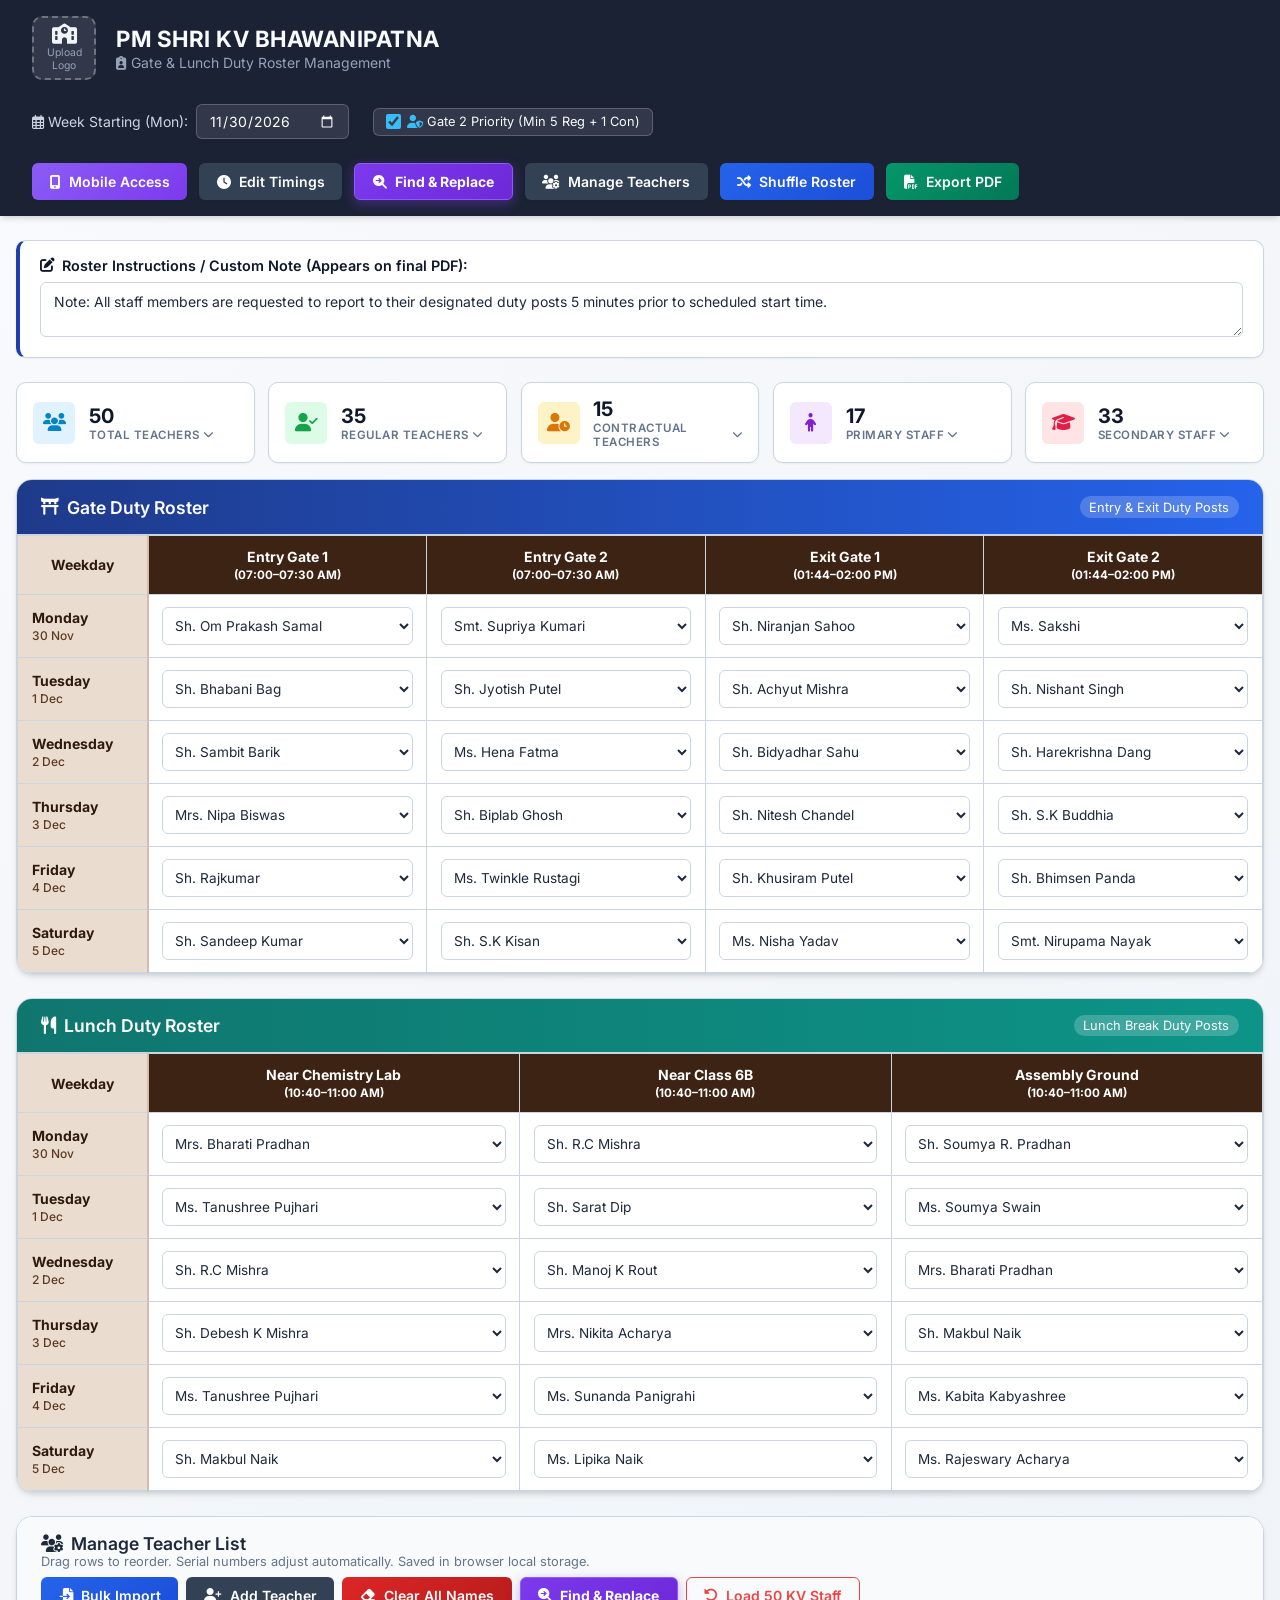
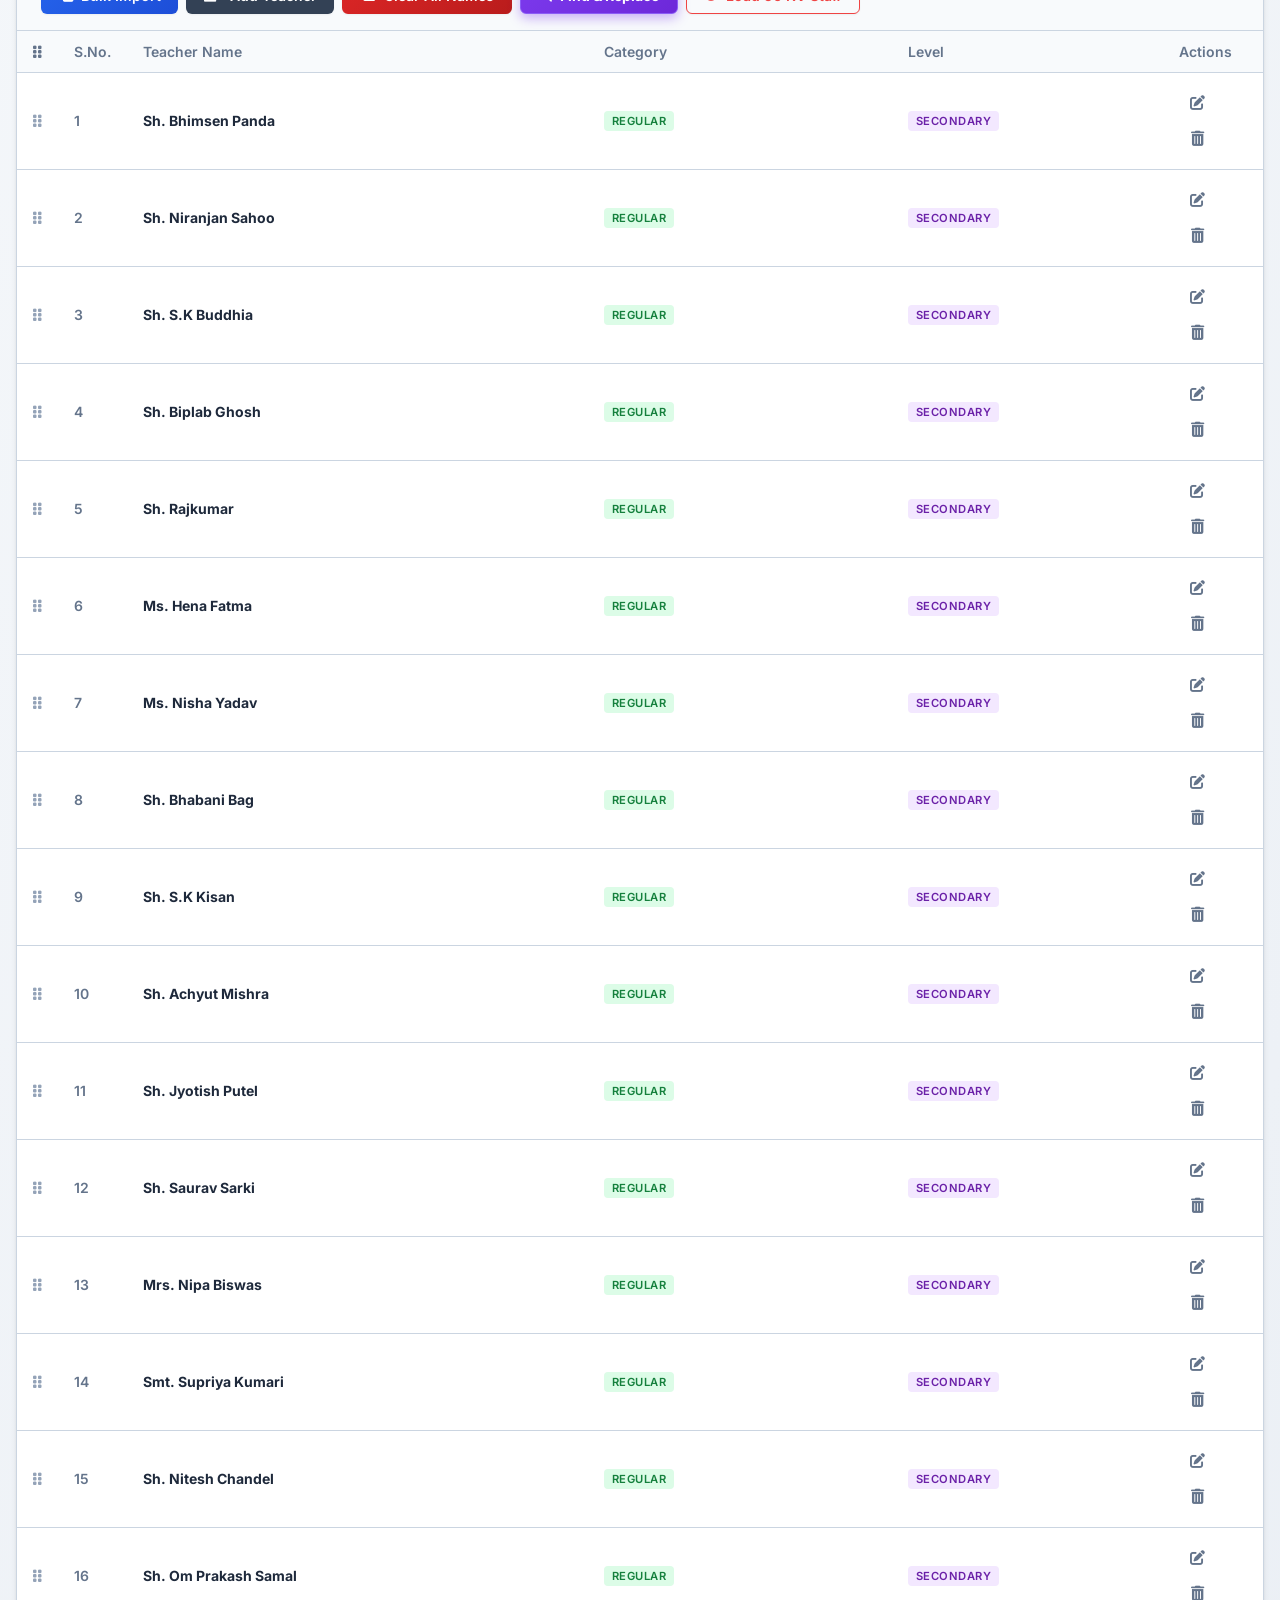
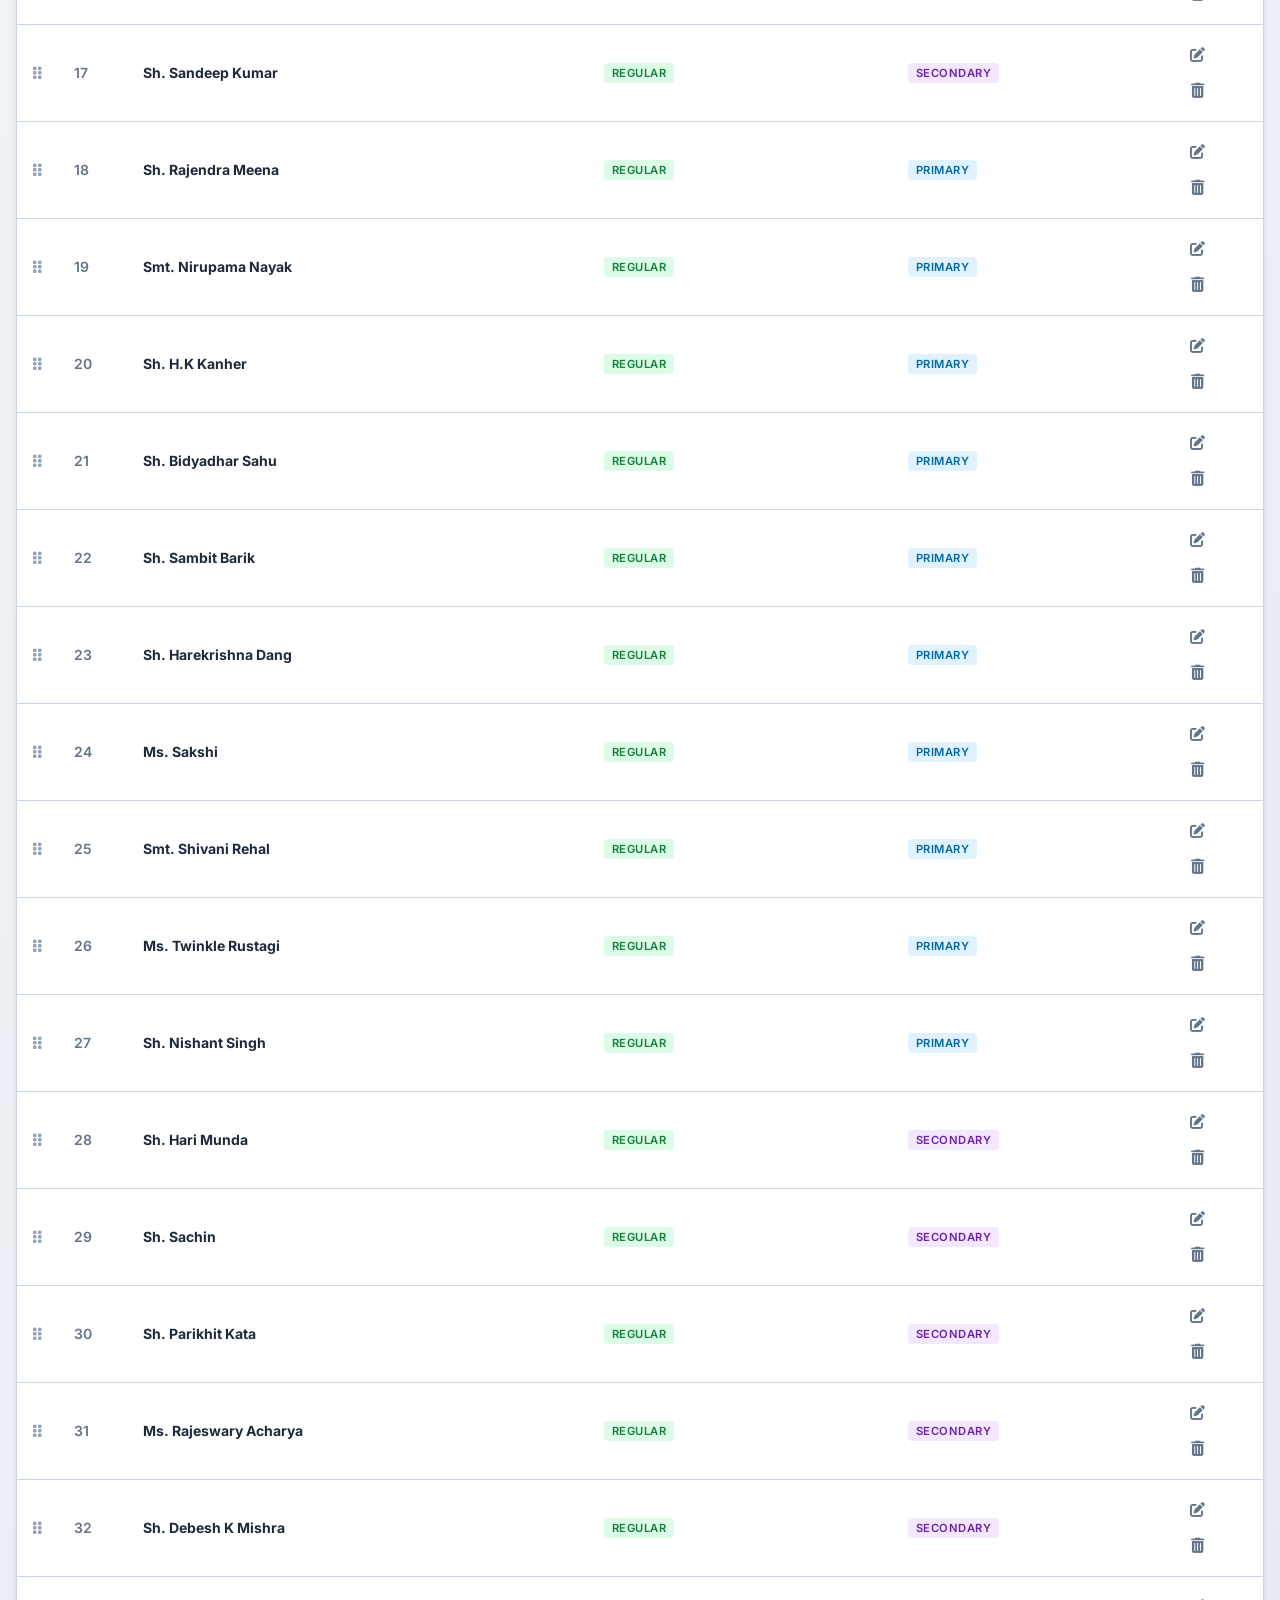
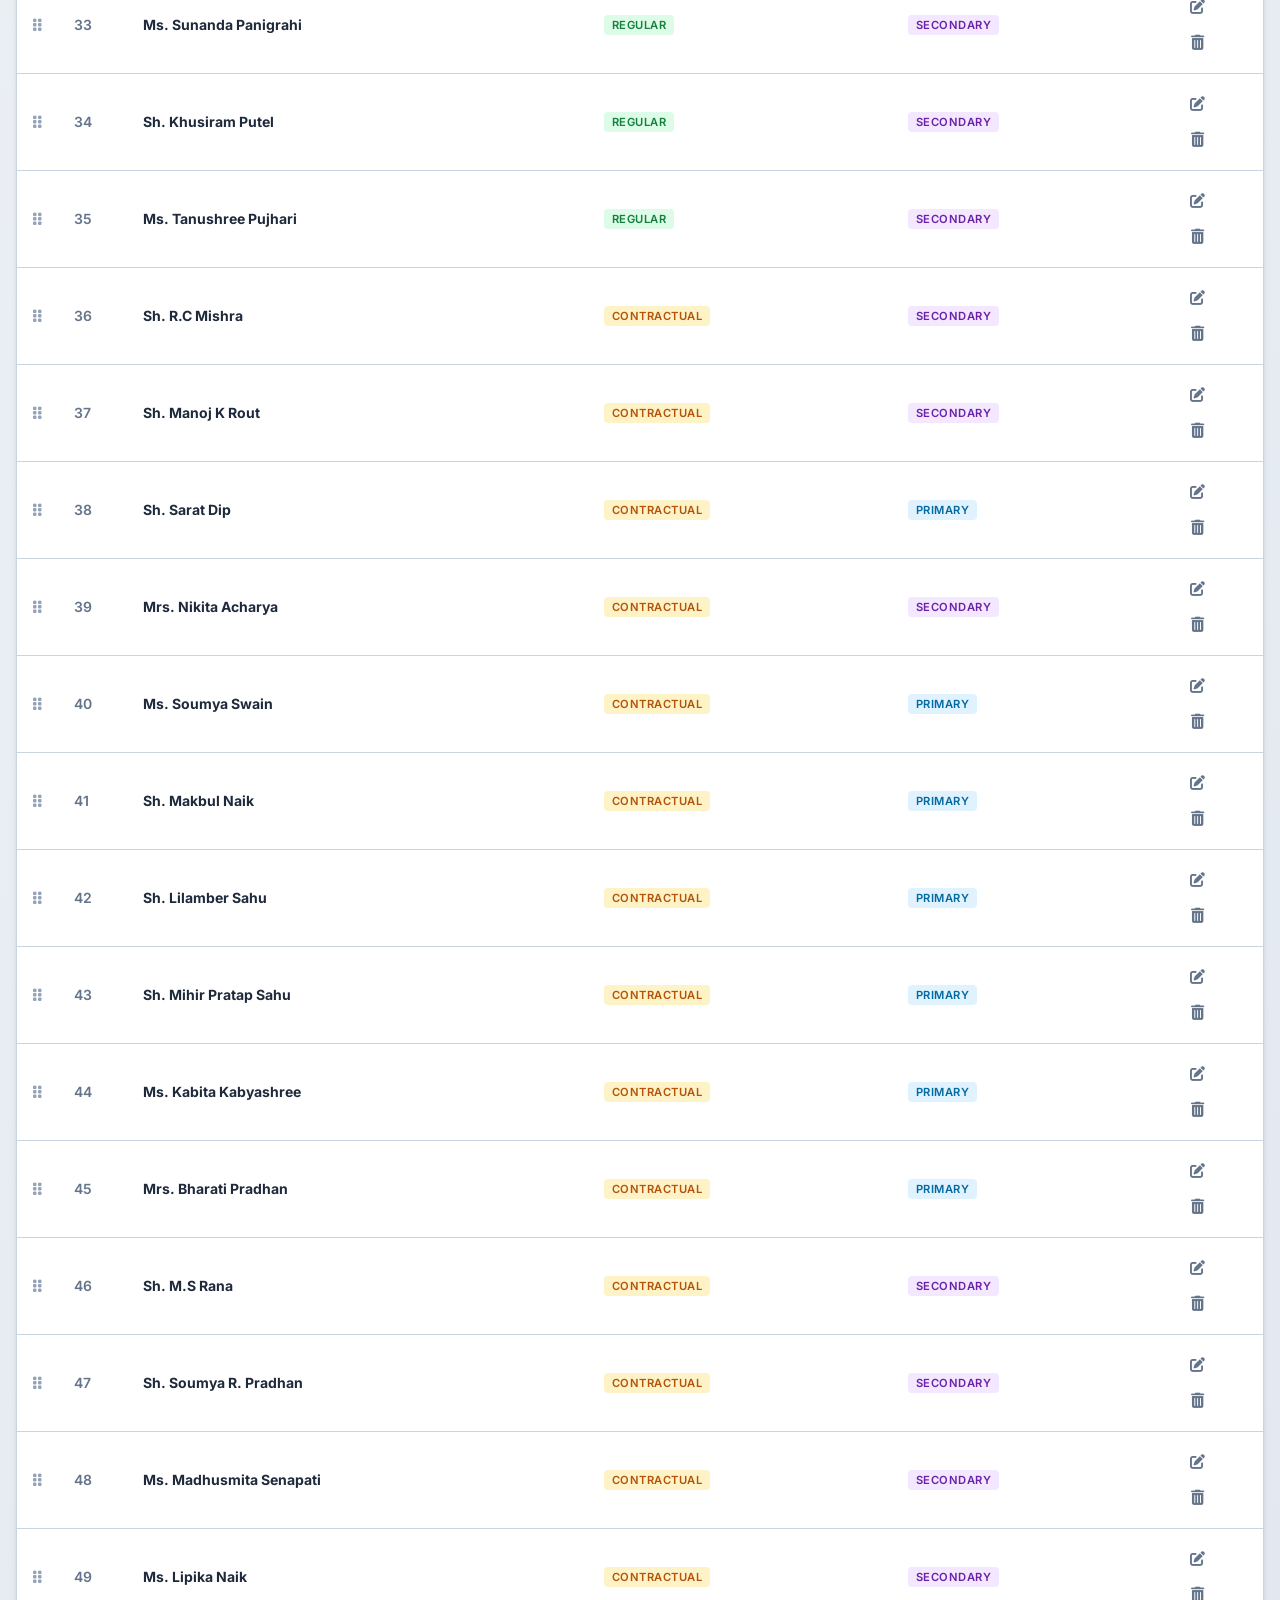
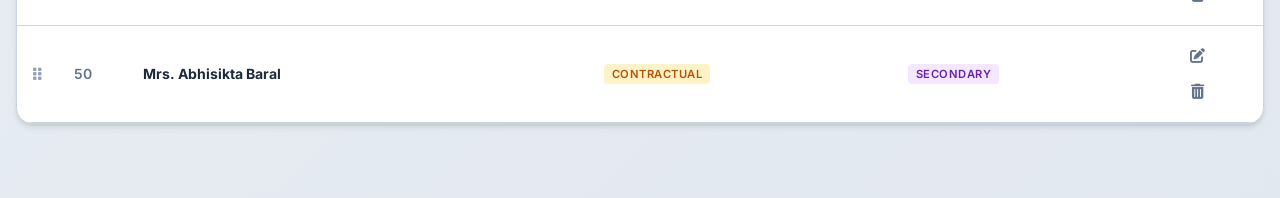
==== commit 2a114ee1: "Pre-bake exact roster dataset and teacher names" ====
--- a/gate-duty-app-standalone.html
+++ b/gate-duty-app-standalone.html
@@ -836,37 +836,44 @@
    PDF RENDER CONTAINER (OPTIMIZED FOR FULL A4 LANDSCAPE PAGE UTILIZATION)
    -------------------------------------------------------------------------- */
 /* --------------------------------------------------------------------------
-   PDF RENDER CONTAINER (OPTIMIZED FOR FULL A4 LANDSCAPE PAGE UTILIZATION)
+   PDF RENDER CONTAINER (STRICT A4 LANDSCAPE PAGE BREAK ENGINE)
    -------------------------------------------------------------------------- */
 .pdf-export-container {
   background: #ffffff;
   color: #000000;
   font-size: 9.5pt;
   line-height: 1.25;
-  width: 1050px;
+  width: 1070px;
   margin: 0 auto;
 }
 
 .pdf-page-container {
-  width: 100%;
-  box-sizing: border-box;
-  padding: 14px 18px;
-  background: #ffffff;
-  display: flex;
-  flex-direction: column;
-  justify-content: space-between;
-  page-break-inside: avoid;
-  break-inside: avoid;
+  width: 1070px !important;
+  height: 735px !important;
+  max-height: 735px !important;
+  box-sizing: border-box !important;
+  padding: 16px 20px !important;
+  background: #ffffff !important;
+  display: flex !important;
+  flex-direction: column !important;
+  justify-content: space-between !important;
+  page-break-after: always !important;
+  break-after: page !important;
+  page-break-inside: avoid !important;
+  break-inside: avoid !important;
+  overflow: hidden !important;
 }
 
 .pdf-page-break {
-  page-break-after: always;
-  break-after: page;
+  page-break-after: always !important;
+  break-after: page !important;
   height: 0;
+  margin: 0;
+  padding: 0;
 }
 
 .pdf-header {
-  margin-bottom: 10px;
+  margin-bottom: 8px;
   border-bottom: 2.5px solid #3d2314;
   padding-bottom: 6px;
 }
@@ -877,21 +884,21 @@
   gap: 14px;
 }
 
-.pdf-logo { width: 54px; height: 54px; object-fit: contain; }
+.pdf-logo { width: 50px; height: 50px; object-fit: contain; }
 
 .pdf-logo-placeholder {
-  width: 48px;
-  height: 48px;
+  width: 46px;
+  height: 46px;
   border: 1px solid #cbd5e1;
   display: flex;
   align-items: center;
   justify-content: center;
-  font-size: 1.4rem;
+  font-size: 1.3rem;
   color: #64748b;
 }
 
 .pdf-title {
-  font-size: 16pt;
+  font-size: 15pt;
   font-weight: 800;
   color: #3d2314;
   margin: 0;
@@ -899,13 +906,13 @@
 }
 
 .pdf-subtitle {
-  font-size: 11pt;
+  font-size: 10.5pt;
   font-weight: 700;
   color: #1e40af;
   margin-top: 2px;
 }
 
-.pdf-date-range { font-size: 9pt; color: #475569; margin-top: 2px; }
+.pdf-date-range { font-size: 8.5pt; color: #475569; margin-top: 2px; }
 
 /* Custom Note Box - Reserved 2-3 lines space */
 .pdf-note-banner {
@@ -913,51 +920,85 @@
   border: 1.5px solid #e2c08d;
   padding: 6px 12px;
   border-radius: 4px;
-  margin-top: 8px;
-  font-size: 9pt;
+  margin-top: 6px;
+  font-size: 8.5pt;
   line-height: 1.3;
-  min-height: 32px;
+  min-height: 28px;
   color: #5c3a21;
   font-style: italic;
 }
 
 .pdf-table-wrapper {
   margin-top: 8px;
-  margin-bottom: 14px;
+  margin-bottom: 10px;
+  width: 100%;
+  flex-grow: 1;
+  display: flex;
+  align-items: flex-start;
 }
 
 .pdf-table {
   width: 100% !important;
   border-collapse: collapse !important;
+  border-spacing: 0 !important;
   border: 2px solid #3d2314 !important;
+  margin: 0 !important;
   table-layout: fixed !important;
+}
+
+.pdf-table thead {
+  background-color: #3d2314 !important;
+}
+
+.pdf-table thead tr {
+  background-color: #3d2314 !important;
+  margin: 0 !important;
+  padding: 0 !important;
 }
 
 .pdf-table th, 
 .pdf-table td {
   border: 1.5px solid #3d2314 !important;
-  padding: 8px 6px !important;
-  font-size: 9pt !important;
+  padding: 6px 5px !important;
+  font-size: 8.8pt !important;
   vertical-align: middle !important;
   word-wrap: break-word !important;
   overflow: hidden !important;
 }
 
-.pdf-table th.dark-brown-header,
-.dark-brown-header {
+.pdf-th-weekday {
   background-color: #3d2314 !important;
   color: #ffffff !important;
-  font-weight: bold !important;
+  font-weight: 800 !important;
   text-align: center !important;
   font-size: 10pt !important;
-}
-
-.dark-brown-subheaders th {
+  padding: 12px 6px 6px 6px !important;
+  line-height: 1.3 !important;
+  border: 1.5px solid #ffffff !important;
+  vertical-align: middle !important;
+  width: 13% !important;
+}
+
+.pdf-th-post {
+  background-color: #3d2314 !important;
+  color: #ffffff !important;
+  font-weight: 800 !important;
+  text-align: center !important;
+  font-size: 9pt !important;
+  padding: 6px 4px !important;
+  border: 1.5px solid #ffffff !important;
+  vertical-align: middle !important;
+}
+
+.pdf-th-sub {
   background-color: #59351e !important;
   color: #ffffff !important;
-  font-size: 8.5pt !important;
+  font-weight: 700 !important;
   text-align: center !important;
-  padding: 5px 4px !important;
+  font-size: 8pt !important;
+  padding: 4px 4px !important;
+  border: 1.5px solid #ffffff !important;
+  vertical-align: middle !important;
 }
 
 .pdf-weekday-cell {
@@ -965,22 +1006,31 @@
   color: #2c1a0e !important;
   font-weight: bold !important;
   text-align: center !important;
-  font-size: 10pt !important;
-  padding: 8px 6px !important;
-  width: 12% !important;
+  font-size: 9pt !important;
+  padding: 6px 4px !important;
+  width: 13% !important;
+}
+
+.pdf-name-cell {
+  background-color: #ffffff !important;
+  color: #0f172a !important;
+  padding: 6px 8px !important;
+  font-size: 9pt !important;
+  line-height: 1.25 !important;
 }
 
 .pdf-sign-cell {
-  width: 55px !important;
+  width: 48px !important;
   text-align: center !important;
-  color: #cbd5e1;
+  background-color: #ffffff !important;
 }
 
 .pdf-footer {
   display: flex !important;
   justify-content: space-between;
-  margin-top: 15px;
-  padding-top: 14px;
+  margin-top: auto;
+  padding-top: 10px;
+  padding-bottom: 4px;
 }
 
 .sig-box {
@@ -1642,12 +1692,12 @@
   { id: "t29", name: "Sh. Sachin", category: "Regular", level: "Secondary" },
   { id: "t30", name: "Sh. Parikhit Kata", category: "Regular", level: "Secondary" },
   { id: "t31", name: "Ms. Rajeswary Acharya", category: "Regular", level: "Secondary" },
-  { id: "t32", name: "Sh. D.K Mishra", category: "Regular", level: "Secondary" },
+  { id: "t32", name: "Sh. Debesh K Mishra", category: "Regular", level: "Secondary" },
   { id: "t33", name: "Ms. Sunanda Panigrahi", category: "Regular", level: "Secondary" },
   { id: "t34", name: "Sh. Khusiram Putel", category: "Regular", level: "Secondary" },
   { id: "t35", name: "Ms. Tanushree Pujhari", category: "Regular", level: "Secondary" },
   { id: "t36", name: "Sh. R.C Mishra", category: "Contractual", level: "Secondary" },
-  { id: "t37", name: "Sh. M.K Rout", category: "Contractual", level: "Secondary" },
+  { id: "t37", name: "Sh. Manoj K Rout", category: "Contractual", level: "Secondary" },
   { id: "t38", name: "Sh. Sarat Dip", category: "Contractual", level: "Primary" },
   { id: "t39", name: "Mrs. Nikita Acharya", category: "Contractual", level: "Secondary" },
   { id: "t40", name: "Ms. Soumya Swain", category: "Contractual", level: "Primary" },
@@ -1657,11 +1707,61 @@
   { id: "t44", name: "Ms. Kabita Kabyashree", category: "Contractual", level: "Primary" },
   { id: "t45", name: "Mrs. Bharati Pradhan", category: "Contractual", level: "Primary" },
   { id: "t46", name: "Sh. M.S Rana", category: "Contractual", level: "Secondary" },
-  { id: "t47", name: "Sh. S.R. Pradhan", category: "Contractual", level: "Secondary" },
+  { id: "t47", name: "Sh. Soumya R. Pradhan", category: "Contractual", level: "Secondary" },
   { id: "t48", name: "Ms. Madhusmita Senapati", category: "Contractual", level: "Secondary" },
   { id: "t49", name: "Ms. Lipika Naik", category: "Contractual", level: "Secondary" },
   { id: "t50", name: "Mrs. Abhisikta Baral", category: "Contractual", level: "Secondary" }
 ];
+
+const DEFAULT_ROSTER_ASSIGNMENTS = {
+  "Monday_gate_entry1": "t16",
+  "Monday_gate_entry2": "t14",
+  "Monday_gate_exit1": "t2",
+  "Monday_gate_exit2": "t24",
+  "Monday_lunch_chem": "t45",
+  "Monday_lunch_class6b": "t36",
+  "Monday_lunch_assembly": "t47",
+
+  "Tuesday_gate_entry1": "t8",
+  "Tuesday_gate_entry2": "t11",
+  "Tuesday_gate_exit1": "t10",
+  "Tuesday_gate_exit2": "t27",
+  "Tuesday_lunch_chem": "t35",
+  "Tuesday_lunch_class6b": "t38",
+  "Tuesday_lunch_assembly": "t40",
+
+  "Wednesday_gate_entry1": "t22",
+  "Wednesday_gate_entry2": "t6",
+  "Wednesday_gate_exit1": "t21",
+  "Wednesday_gate_exit2": "t23",
+  "Wednesday_lunch_chem": "t36",
+  "Wednesday_lunch_class6b": "t37",
+  "Wednesday_lunch_assembly": "t45",
+
+  "Thursday_gate_entry1": "t13",
+  "Thursday_gate_entry2": "t4",
+  "Thursday_gate_exit1": "t15",
+  "Thursday_gate_exit2": "t3",
+  "Thursday_lunch_chem": "t32",
+  "Thursday_lunch_class6b": "t39",
+  "Thursday_lunch_assembly": "t41",
+
+  "Friday_gate_entry1": "t5",
+  "Friday_gate_entry2": "t26",
+  "Friday_gate_exit1": "t34",
+  "Friday_gate_exit2": "t1",
+  "Friday_lunch_chem": "t35",
+  "Friday_lunch_class6b": "t33",
+  "Friday_lunch_assembly": "t44",
+
+  "Saturday_gate_entry1": "t17",
+  "Saturday_gate_entry2": "t9",
+  "Saturday_gate_exit1": "t7",
+  "Saturday_gate_exit2": "t19",
+  "Saturday_lunch_chem": "t41",
+  "Saturday_lunch_class6b": "t49",
+  "Saturday_lunch_assembly": "t31"
+};
 
 const WEEKDAYS = ["Monday", "Tuesday", "Wednesday", "Thursday", "Friday", "Saturday"];
 
@@ -1705,25 +1805,9 @@
   initDatePicker();
   loadRosterFromStorage();
   
-  // Auto-shuffle if empty or old unmixed roster
-  let lunchRegs = 0;
-  let entry2Cons = 0;
-  let exit2Cons = 0;
-  if (rosterAssignments) {
-    WEEKDAYS.forEach(day => {
-      lunchPosts.forEach(p => {
-        const tid = rosterAssignments[`${day}_${p.key}`];
-        const teacher = teachers.find(t => t.id === tid);
-        if (teacher && teacher.category === "Regular") lunchRegs++;
-      });
-      const tE2 = teachers.find(t => t.id === rosterAssignments[`${day}_gate_entry2`]);
-      if (tE2 && tE2.category === "Contractual") entry2Cons++;
-      const tX2 = teachers.find(t => t.id === rosterAssignments[`${day}_gate_exit2`]);
-      if (tX2 && tX2.category === "Contractual") exit2Cons++;
-    });
-  }
-
-  if (!rosterAssignments || Object.keys(rosterAssignments).length === 0 || lunchRegs < 5 || entry2Cons < 1 || exit2Cons < 1) {
+  // Auto-fill full roster if empty on first visit
+  const assignedCount = rosterAssignments ? Object.keys(rosterAssignments).length : 0;
+  if (!rosterAssignments || assignedCount < 42) {
     if (teachers.length > 0) {
       const res = executeConstraintShuffle();
       if (res.success) {
@@ -1798,7 +1882,9 @@
 function loadRosterFromStorage() {
   const savedRoster = localStorage.getItem("gate_duty_roster");
   if (savedRoster) {
-    try { rosterAssignments = JSON.parse(savedRoster); } catch (e) { rosterAssignments = {}; }
+    try { rosterAssignments = JSON.parse(savedRoster); } catch (e) { rosterAssignments = { ...DEFAULT_ROSTER_ASSIGNMENTS }; }
+  } else {
+    rosterAssignments = { ...DEFAULT_ROSTER_ASSIGNMENTS };
   }
 }
 
@@ -2082,11 +2168,11 @@
   const pdfGateHeader1 = document.getElementById("pdfGateHeaderRow1");
   const pdfGateHeader2 = document.getElementById("pdfGateHeaderRow2");
   if (pdfGateHeader1 && pdfGateHeader2) {
-    let row1 = `<th rowspan="2" class="col-weekday dark-brown-header">Weekday</th>`;
+    let row1 = `<th rowspan="2" class="pdf-th-weekday">Weekday</th>`;
     let row2 = "";
     gatePosts.forEach(post => {
-      row1 += `<th colspan="2" class="dark-brown-header">${escapeHtml(post.label)} (${escapeHtml(post.time)})</th>`;
-      row2 += `<th>Teacher Name</th><th>Sign</th>`;
+      row1 += `<th colspan="2" class="pdf-th-post">${escapeHtml(post.label)}<br><small style="font-weight:normal; font-size: 8pt;">(${escapeHtml(post.time)})</small></th>`;
+      row2 += `<th class="pdf-th-sub">Teacher Name</th><th class="pdf-th-sub">Sign</th>`;
     });
     pdfGateHeader1.innerHTML = row1;
     pdfGateHeader2.innerHTML = row2;
@@ -2104,7 +2190,7 @@
         const cellKey = `${day}_${post.key}`;
         const tid = rosterAssignments[cellKey] || "";
         const cleanName = getTeacherNameById(tid);
-        rowHtml += `<td><strong>${escapeHtml(cleanName)}</strong></td><td class="pdf-sign-cell"></td>`;
+        rowHtml += `<td class="pdf-name-cell"><strong>${escapeHtml(cleanName)}</strong></td><td class="pdf-sign-cell"></td>`;
       });
 
       tr.innerHTML = rowHtml;
@@ -2115,11 +2201,11 @@
   const pdfLunchHeader1 = document.getElementById("pdfLunchHeaderRow1");
   const pdfLunchHeader2 = document.getElementById("pdfLunchHeaderRow2");
   if (pdfLunchHeader1 && pdfLunchHeader2) {
-    let row1 = `<th rowspan="2" class="col-weekday dark-brown-header">Weekday</th>`;
+    let row1 = `<th rowspan="2" class="pdf-th-weekday">Weekday</th>`;
     let row2 = "";
     lunchPosts.forEach(post => {
-      row1 += `<th colspan="2" class="dark-brown-header">${escapeHtml(post.label)} (${escapeHtml(post.time)})</th>`;
-      row2 += `<th>Teacher Name</th><th>Sign</th>`;
+      row1 += `<th colspan="2" class="pdf-th-post">${escapeHtml(post.label)}<br><small style="font-weight:normal; font-size: 8pt;">(${escapeHtml(post.time)})</small></th>`;
+      row2 += `<th class="pdf-th-sub">Teacher Name</th><th class="pdf-th-sub">Sign</th>`;
     });
     pdfLunchHeader1.innerHTML = row1;
     pdfLunchHeader2.innerHTML = row2;
@@ -2137,7 +2223,7 @@
         const cellKey = `${day}_${post.key}`;
         const tid = rosterAssignments[cellKey] || "";
         const cleanName = getTeacherNameById(tid);
-        rowHtml += `<td><strong>${escapeHtml(cleanName)}</strong></td><td class="pdf-sign-cell"></td>`;
+        rowHtml += `<td class="pdf-name-cell"><strong>${escapeHtml(cleanName)}</strong></td><td class="pdf-sign-cell"></td>`;
       });
 
       tr.innerHTML = rowHtml;
